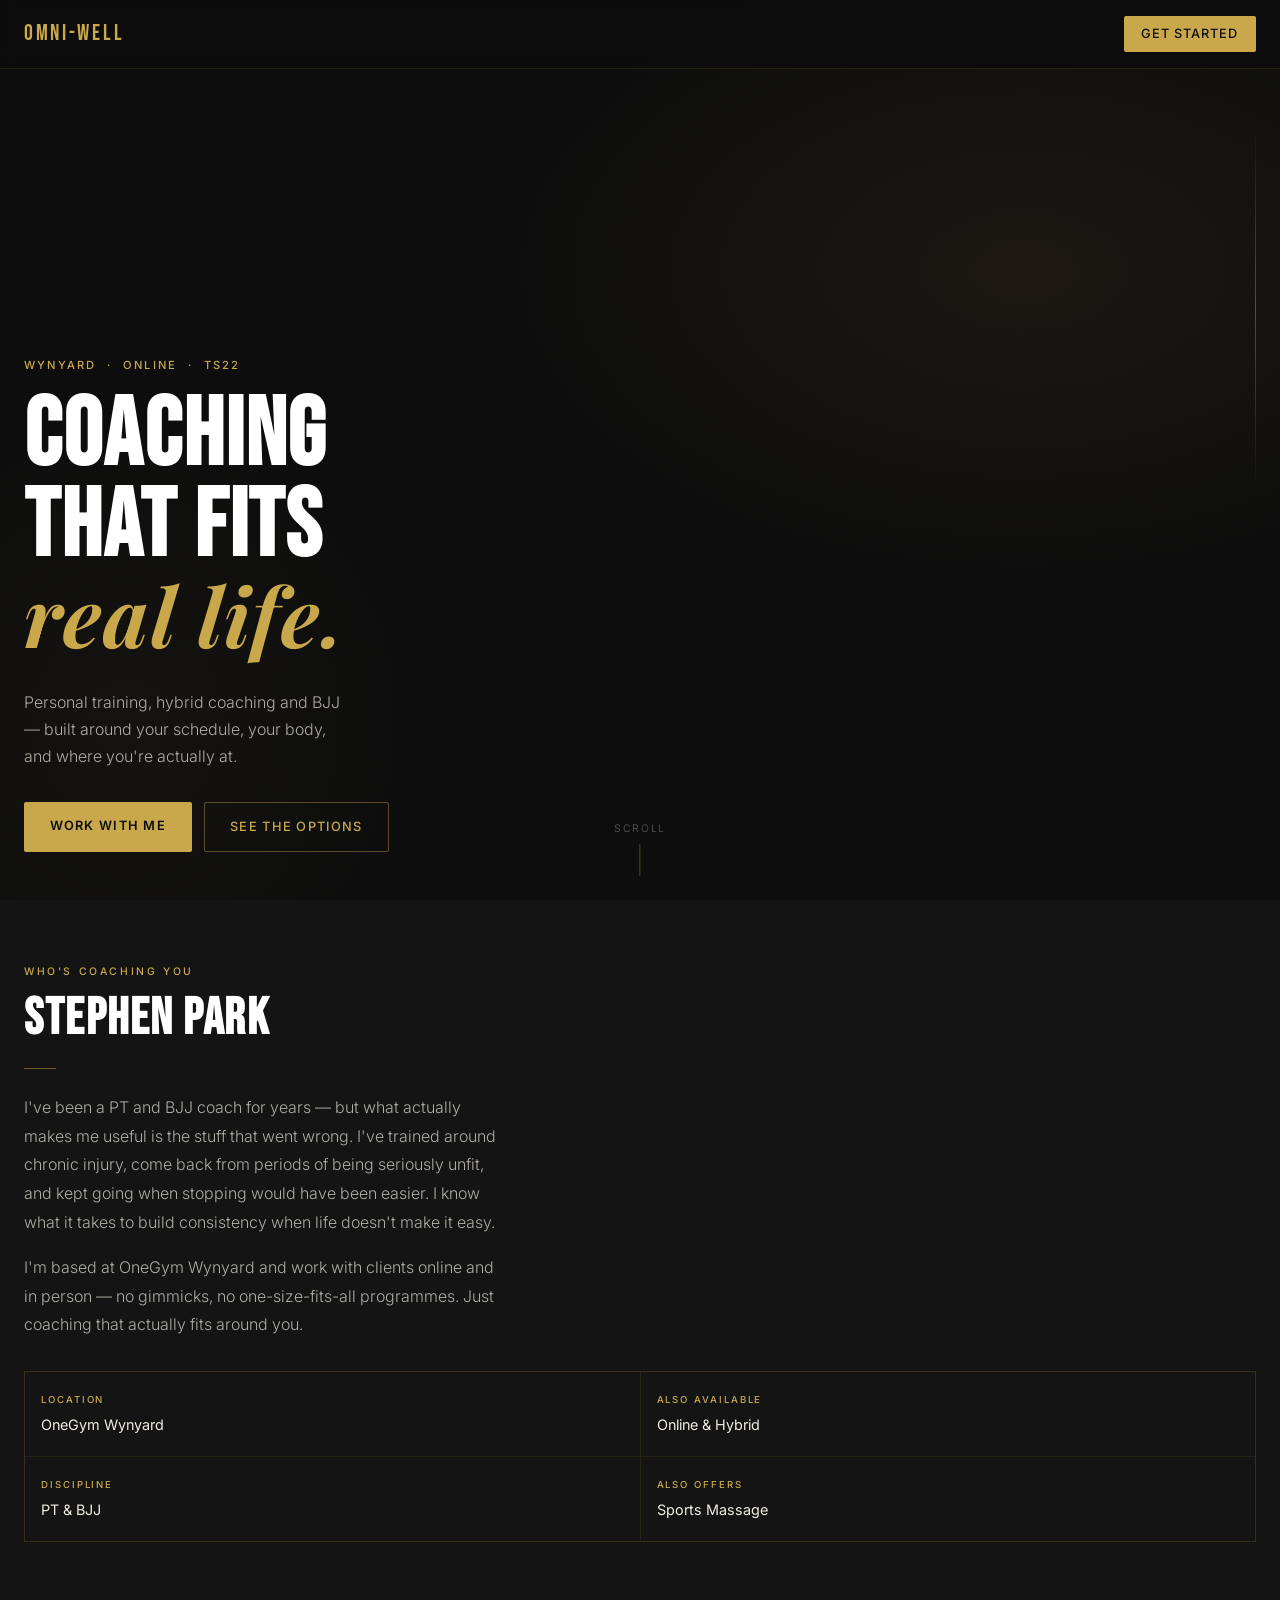
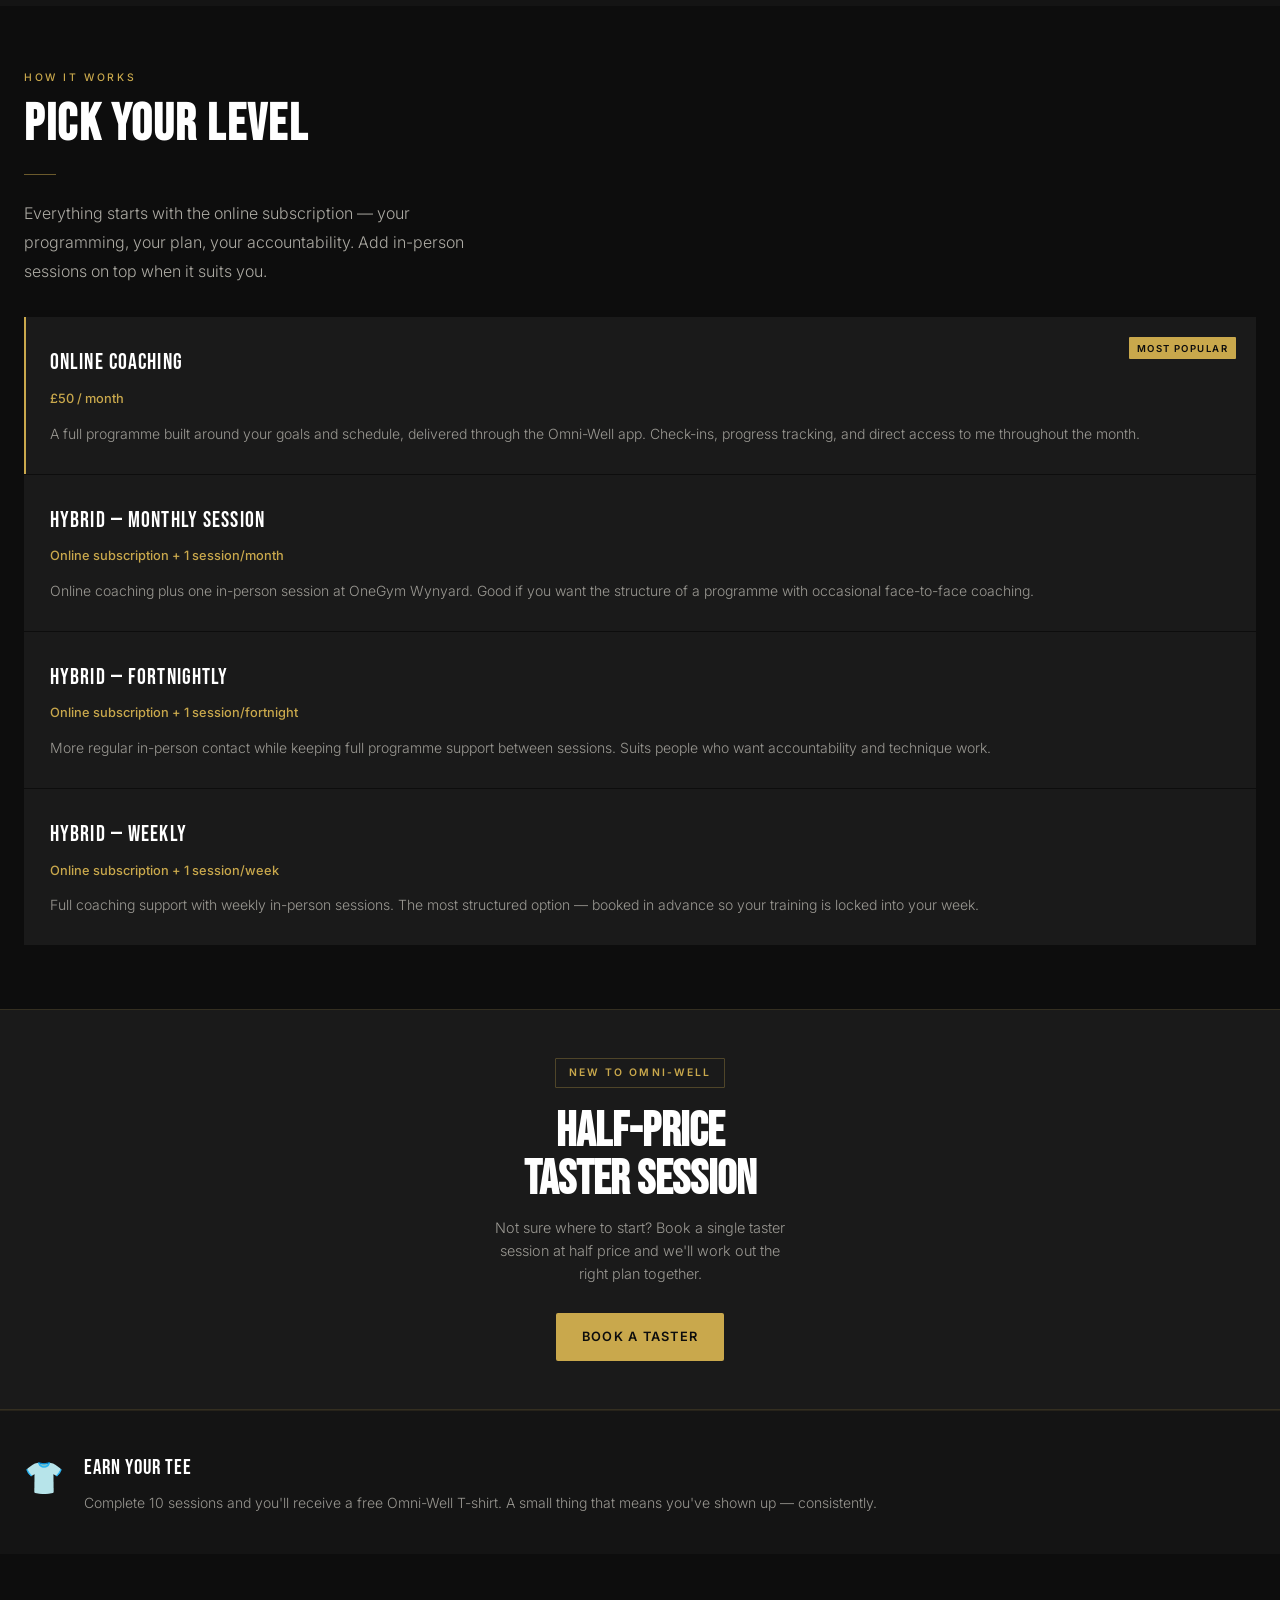
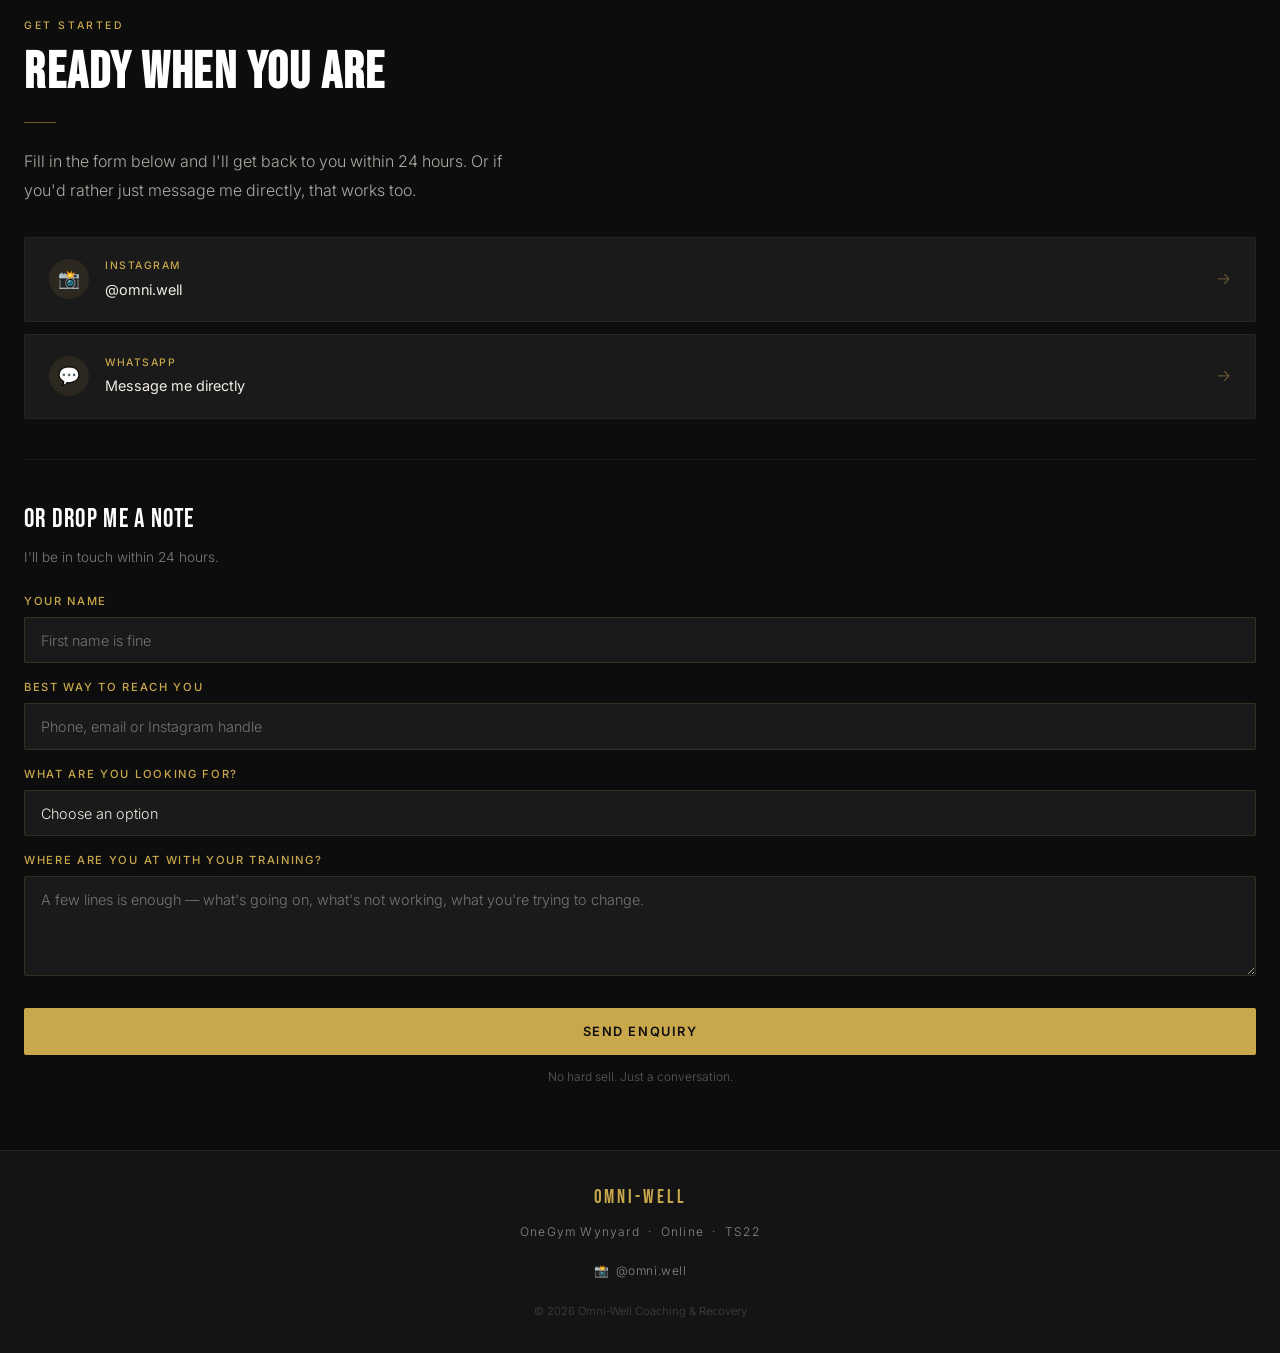
==== index.html @ a253674c "Add files via upload" ====
<!DOCTYPE html>
<html lang="en">
<head>
<meta charset="UTF-8">
<meta name="viewport" content="width=device-width, initial-scale=1.0">
<title>Omni-Well | Coaching & Recovery · Wynyard</title>
<meta name="description" content="Personal training, hybrid coaching and BJJ in Wynyard. Coaching that fits around real life.">
<link rel="preconnect" href="https://fonts.googleapis.com">
<link rel="preconnect" href="https://fonts.gstatic.com" crossorigin>
<link href="https://fonts.googleapis.com/css2?family=Bebas+Neue&family=Inter:wght@300;400;500;600&family=Playfair+Display:ital@1&display=swap" rel="stylesheet">
<style>
  *, *::before, *::after { box-sizing: border-box; margin: 0; padding: 0; }

  :root {
    --black:   #0d0d0d;
    --dark:    #141414;
    --panel:   #1a1a1a;
    --gold:    #c9a84c;
    --gold-lt: #e2c97e;
    --muted:   #888;
    --light:   #f0ece3;
    --white:   #ffffff;
  }

  html { scroll-behavior: smooth; }

  body {
    background: var(--black);
    color: var(--light);
    font-family: 'Inter', sans-serif;
    font-weight: 300;
    font-size: 16px;
    line-height: 1.6;
    -webkit-font-smoothing: antialiased;
  }

  /* ── NAV ── */
  nav {
    position: fixed;
    top: 0; left: 0; right: 0;
    z-index: 100;
    display: flex;
    align-items: center;
    justify-content: space-between;
    padding: 1rem 1.5rem;
    background: rgba(13,13,13,0.92);
    backdrop-filter: blur(8px);
    border-bottom: 1px solid rgba(201,168,76,0.15);
  }

  .nav-logo {
    font-family: 'Bebas Neue', sans-serif;
    font-size: 1.4rem;
    letter-spacing: 0.12em;
    color: var(--gold);
    text-decoration: none;
  }

  .nav-cta {
    font-size: 0.8rem;
    font-weight: 500;
    letter-spacing: 0.08em;
    text-transform: uppercase;
    color: var(--black);
    background: var(--gold);
    padding: 0.5rem 1.1rem;
    border-radius: 2px;
    text-decoration: none;
    transition: background 0.2s;
  }
  .nav-cta:hover { background: var(--gold-lt); }

  /* ── HERO ── */
  .hero {
    min-height: 100svh;
    display: flex;
    flex-direction: column;
    justify-content: flex-end;
    padding: 2rem 1.5rem 3rem;
    position: relative;
    overflow: hidden;
    background: var(--black);
  }

  .hero-bg {
    position: absolute;
    inset: 0;
    background:
      radial-gradient(ellipse 60% 50% at 80% 30%, rgba(201,168,76,0.08) 0%, transparent 70%),
      radial-gradient(ellipse 40% 60% at 10% 80%, rgba(201,168,76,0.04) 0%, transparent 60%);
  }

  /* Vertical rule — the signature element */
  .hero-rule {
    position: absolute;
    top: 8rem;
    right: 1.5rem;
    width: 1px;
    height: 40vh;
    background: linear-gradient(to bottom, transparent, var(--gold), transparent);
    opacity: 0.4;
  }

  .hero-eyebrow {
    font-size: 0.7rem;
    font-weight: 500;
    letter-spacing: 0.2em;
    text-transform: uppercase;
    color: var(--gold);
    margin-bottom: 1rem;
    position: relative;
  }

  .hero h1 {
    font-family: 'Bebas Neue', sans-serif;
    font-size: clamp(3.2rem, 12vw, 6rem);
    line-height: 0.95;
    letter-spacing: 0.02em;
    color: var(--white);
    position: relative;
    margin-bottom: 1.5rem;
  }

  .hero h1 em {
    font-family: 'Playfair Display', serif;
    font-style: italic;
    color: var(--gold);
    font-size: 0.85em;
  }

  .hero-sub {
    font-size: 1rem;
    font-weight: 300;
    color: rgba(240,236,227,0.7);
    max-width: 320px;
    position: relative;
    margin-bottom: 2rem;
    line-height: 1.7;
  }

  .hero-actions {
    display: flex;
    gap: 0.75rem;
    flex-wrap: wrap;
    position: relative;
  }

  .btn-primary {
    display: inline-block;
    background: var(--gold);
    color: var(--black);
    font-size: 0.8rem;
    font-weight: 600;
    letter-spacing: 0.1em;
    text-transform: uppercase;
    padding: 0.85rem 1.6rem;
    border-radius: 2px;
    text-decoration: none;
    transition: background 0.2s;
  }
  .btn-primary:hover { background: var(--gold-lt); }

  .btn-secondary {
    display: inline-block;
    border: 1px solid rgba(201,168,76,0.4);
    color: var(--gold);
    font-size: 0.8rem;
    font-weight: 500;
    letter-spacing: 0.1em;
    text-transform: uppercase;
    padding: 0.85rem 1.6rem;
    border-radius: 2px;
    text-decoration: none;
    transition: border-color 0.2s, color 0.2s;
  }
  .btn-secondary:hover { border-color: var(--gold); color: var(--gold-lt); }

  .scroll-hint {
    position: absolute;
    bottom: 1.5rem;
    left: 50%;
    transform: translateX(-50%);
    display: flex;
    flex-direction: column;
    align-items: center;
    gap: 0.4rem;
    opacity: 0.35;
  }
  .scroll-hint span { font-size: 0.65rem; letter-spacing: 0.15em; text-transform: uppercase; }
  .scroll-hint::after {
    content: '';
    display: block;
    width: 1px;
    height: 2rem;
    background: var(--gold);
    animation: scrollpulse 2s ease-in-out infinite;
  }
  @keyframes scrollpulse {
    0%, 100% { opacity: 0.3; transform: scaleY(1); }
    50% { opacity: 0.8; transform: scaleY(1.2); }
  }

  /* ── SECTIONS ── */
  section { padding: 4rem 1.5rem; }

  .section-eyebrow {
    font-size: 0.65rem;
    font-weight: 500;
    letter-spacing: 0.25em;
    text-transform: uppercase;
    color: var(--gold);
    margin-bottom: 0.75rem;
  }

  .section-title {
    font-family: 'Bebas Neue', sans-serif;
    font-size: clamp(2rem, 8vw, 3.2rem);
    line-height: 1;
    letter-spacing: 0.03em;
    color: var(--white);
    margin-bottom: 1.25rem;
  }

  .section-body {
    color: rgba(240,236,227,0.7);
    font-weight: 300;
    line-height: 1.8;
    max-width: 480px;
  }

  .divider {
    width: 2rem;
    height: 1px;
    background: var(--gold);
    margin: 1.5rem 0;
    opacity: 0.5;
  }

  /* ── ABOUT ── */
  .about { background: var(--dark); }

  .credentials {
    margin-top: 2rem;
    display: grid;
    grid-template-columns: 1fr 1fr;
    gap: 1px;
    background: rgba(201,168,76,0.1);
    border: 1px solid rgba(201,168,76,0.1);
  }

  .credential {
    background: var(--dark);
    padding: 1.25rem 1rem;
  }

  .credential-label {
    font-size: 0.6rem;
    font-weight: 500;
    letter-spacing: 0.2em;
    text-transform: uppercase;
    color: var(--gold);
    margin-bottom: 0.35rem;
  }

  .credential-value {
    font-size: 0.9rem;
    color: var(--light);
    font-weight: 400;
  }

  /* ── OFFER ── */
  .offer { background: var(--black); }

  .offer-cards {
    margin-top: 2rem;
    display: flex;
    flex-direction: column;
    gap: 1px;
  }

  .offer-card {
    background: var(--panel);
    padding: 1.75rem 1.5rem;
    border-left: 2px solid transparent;
    transition: border-color 0.2s;
    position: relative;
  }
  .offer-card:hover { border-left-color: var(--gold); }
  .offer-card.featured { border-left-color: var(--gold); }

  .offer-card-tag {
    position: absolute;
    top: 1.25rem;
    right: 1.25rem;
    font-size: 0.6rem;
    font-weight: 600;
    letter-spacing: 0.15em;
    text-transform: uppercase;
    color: var(--black);
    background: var(--gold);
    padding: 0.2rem 0.5rem;
    border-radius: 1px;
  }

  .offer-card-title {
    font-family: 'Bebas Neue', sans-serif;
    font-size: 1.4rem;
    letter-spacing: 0.05em;
    color: var(--white);
    margin-bottom: 0.5rem;
  }

  .offer-card-price {
    font-size: 0.8rem;
    color: var(--gold);
    font-weight: 500;
    margin-bottom: 0.75rem;
  }

  .offer-card-desc {
    font-size: 0.875rem;
    color: rgba(240,236,227,0.6);
    line-height: 1.7;
  }

  /* ── TASTER ── */
  .taster {
    background: var(--panel);
    border-top: 1px solid rgba(201,168,76,0.15);
    border-bottom: 1px solid rgba(201,168,76,0.15);
    text-align: center;
    padding: 3rem 1.5rem;
  }

  .taster-badge {
    display: inline-block;
    font-size: 0.65rem;
    font-weight: 600;
    letter-spacing: 0.2em;
    text-transform: uppercase;
    color: var(--gold);
    border: 1px solid rgba(201,168,76,0.3);
    padding: 0.35rem 0.8rem;
    margin-bottom: 1.25rem;
    border-radius: 1px;
  }

  .taster h2 {
    font-family: 'Bebas Neue', sans-serif;
    font-size: clamp(2rem, 8vw, 3rem);
    color: var(--white);
    line-height: 1;
    margin-bottom: 0.75rem;
  }

  .taster p {
    color: rgba(240,236,227,0.6);
    font-size: 0.9rem;
    margin-bottom: 1.75rem;
    max-width: 300px;
    margin-left: auto;
    margin-right: auto;
  }

  /* ── LOYALTY ── */
  .loyalty {
    background: var(--dark);
    display: flex;
    align-items: flex-start;
    gap: 1.25rem;
    padding: 2.5rem 1.5rem;
    border-top: 1px solid rgba(201,168,76,0.1);
  }

  .loyalty-icon {
    font-size: 2rem;
    flex-shrink: 0;
    margin-top: 0.1rem;
  }

  .loyalty-title {
    font-family: 'Bebas Neue', sans-serif;
    font-size: 1.3rem;
    letter-spacing: 0.05em;
    color: var(--white);
    margin-bottom: 0.4rem;
  }

  .loyalty-desc {
    font-size: 0.875rem;
    color: rgba(240,236,227,0.6);
    line-height: 1.7;
  }

  /* ── CONTACT ── */
  .contact { background: var(--black); }

  .contact-options {
    margin-top: 2rem;
    display: flex;
    flex-direction: column;
    gap: 0.75rem;
  }

  .contact-option {
    display: flex;
    align-items: center;
    gap: 1rem;
    background: var(--panel);
    padding: 1.25rem 1.5rem;
    text-decoration: none;
    border: 1px solid rgba(201,168,76,0.08);
    border-radius: 2px;
    transition: border-color 0.2s;
  }
  .contact-option:hover { border-color: rgba(201,168,76,0.35); }

  .contact-option-icon {
    width: 2.5rem;
    height: 2.5rem;
    border-radius: 50%;
    background: rgba(201,168,76,0.1);
    display: flex;
    align-items: center;
    justify-content: center;
    font-size: 1.1rem;
    flex-shrink: 0;
  }

  .contact-option-label {
    font-size: 0.65rem;
    font-weight: 500;
    letter-spacing: 0.15em;
    text-transform: uppercase;
    color: var(--gold);
    margin-bottom: 0.2rem;
  }

  .contact-option-value {
    font-size: 0.9rem;
    color: var(--light);
    font-weight: 400;
  }

  .contact-arrow {
    margin-left: auto;
    color: var(--gold);
    opacity: 0.5;
    font-size: 1rem;
  }

  /* ── FORM ── */
  .form-wrap {
    margin-top: 2.5rem;
    padding-top: 2.5rem;
    border-top: 1px solid rgba(201,168,76,0.1);
  }

  .form-title {
    font-family: 'Bebas Neue', sans-serif;
    font-size: 1.6rem;
    letter-spacing: 0.05em;
    color: var(--white);
    margin-bottom: 0.4rem;
  }

  .form-sub {
    font-size: 0.85rem;
    color: rgba(240,236,227,0.5);
    margin-bottom: 1.5rem;
  }

  .form-group {
    margin-bottom: 1rem;
  }

  .form-group label {
    display: block;
    font-size: 0.7rem;
    font-weight: 500;
    letter-spacing: 0.15em;
    text-transform: uppercase;
    color: var(--gold);
    margin-bottom: 0.4rem;
  }

  .form-group input,
  .form-group select,
  .form-group textarea {
    width: 100%;
    background: var(--panel);
    border: 1px solid rgba(201,168,76,0.15);
    color: var(--light);
    font-family: 'Inter', sans-serif;
    font-size: 0.9rem;
    font-weight: 300;
    padding: 0.85rem 1rem;
    border-radius: 2px;
    outline: none;
    transition: border-color 0.2s;
    -webkit-appearance: none;
  }

  .form-group input:focus,
  .form-group select:focus,
  .form-group textarea:focus {
    border-color: rgba(201,168,76,0.5);
  }

  .form-group select option { background: var(--panel); }
  .form-group textarea { resize: vertical; min-height: 100px; }

  .form-submit {
    width: 100%;
    background: var(--gold);
    color: var(--black);
    font-family: 'Inter', sans-serif;
    font-size: 0.8rem;
    font-weight: 600;
    letter-spacing: 0.12em;
    text-transform: uppercase;
    padding: 1rem;
    border: none;
    border-radius: 2px;
    cursor: pointer;
    margin-top: 0.5rem;
    transition: background 0.2s;
  }
  .form-submit:hover { background: var(--gold-lt); }

  .form-note {
    font-size: 0.75rem;
    color: rgba(240,236,227,0.35);
    margin-top: 0.75rem;
    text-align: center;
  }

  /* ── FOOTER ── */
  footer {
    background: var(--dark);
    border-top: 1px solid rgba(201,168,76,0.1);
    padding: 2rem 1.5rem;
    text-align: center;
  }

  .footer-logo {
    font-family: 'Bebas Neue', sans-serif;
    font-size: 1.2rem;
    letter-spacing: 0.15em;
    color: var(--gold);
    margin-bottom: 0.5rem;
  }

  .footer-location {
    font-size: 0.75rem;
    color: var(--muted);
    letter-spacing: 0.1em;
    margin-bottom: 1rem;
  }

  .footer-ig {
    display: inline-flex;
    align-items: center;
    gap: 0.4rem;
    font-size: 0.75rem;
    color: var(--muted);
    text-decoration: none;
    letter-spacing: 0.05em;
    transition: color 0.2s;
  }
  .footer-ig:hover { color: var(--gold); }

  .footer-copy {
    font-size: 0.7rem;
    color: rgba(136,136,136,0.4);
    margin-top: 1.25rem;
  }

  /* ── FORM SUCCESS ── */
  .form-success {
    display: none;
    text-align: center;
    padding: 2rem 1rem;
  }
  .form-success-icon { font-size: 2.5rem; margin-bottom: 0.75rem; }
  .form-success h3 {
    font-family: 'Bebas Neue', sans-serif;
    font-size: 1.8rem;
    color: var(--white);
    margin-bottom: 0.5rem;
  }
  .form-success p { font-size: 0.875rem; color: rgba(240,236,227,0.6); }

  @media (prefers-reduced-motion: reduce) {
    *, *::before, *::after { animation: none !important; transition: none !important; }
  }
</style>
</head>
<body>

<!-- NAV -->
<nav>
  <a href="#" class="nav-logo">Omni-Well</a>
  <a href="#contact" class="nav-cta">Get started</a>
</nav>

<!-- HERO -->
<section class="hero">
  <div class="hero-bg"></div>
  <div class="hero-rule"></div>

  <p class="hero-eyebrow">Wynyard &nbsp;·&nbsp; Online &nbsp;·&nbsp; TS22</p>

  <h1>
    Coaching<br>
    that fits<br>
    <em>real life.</em>
  </h1>

  <p class="hero-sub">
    Personal training, hybrid coaching and BJJ — built around your schedule, your body, and where you're actually at.
  </p>

  <div class="hero-actions">
    <a href="#contact" class="btn-primary">Work with me</a>
    <a href="#offer" class="btn-secondary">See the options</a>
  </div>

  <div class="scroll-hint"><span>Scroll</span></div>
</section>

<!-- ABOUT -->
<section class="about" id="about">
  <p class="section-eyebrow">Who's coaching you</p>
  <h2 class="section-title">Stephen Park</h2>
  <div class="divider"></div>
  <p class="section-body">
    I've been a PT and BJJ coach for years — but what actually makes me useful is the stuff that went wrong. I've trained around chronic injury, come back from periods of being seriously unfit, and kept going when stopping would have been easier. I know what it takes to build consistency when life doesn't make it easy.
  </p>
  <p class="section-body" style="margin-top: 1rem;">
    I'm based at OneGym Wynyard and work with clients online and in person — no gimmicks, no one-size-fits-all programmes. Just coaching that actually fits around you.
  </p>

  <div class="credentials">
    <div class="credential">
      <div class="credential-label">Location</div>
      <div class="credential-value">OneGym Wynyard</div>
    </div>
    <div class="credential">
      <div class="credential-label">Also available</div>
      <div class="credential-value">Online & Hybrid</div>
    </div>
    <div class="credential">
      <div class="credential-label">Discipline</div>
      <div class="credential-value">PT & BJJ</div>
    </div>
    <div class="credential">
      <div class="credential-label">Also offers</div>
      <div class="credential-value">Sports Massage</div>
    </div>
  </div>
</section>

<!-- OFFER -->
<section class="offer" id="offer">
  <p class="section-eyebrow">How it works</p>
  <h2 class="section-title">Pick your level</h2>
  <div class="divider"></div>
  <p class="section-body">
    Everything starts with the online subscription — your programming, your plan, your accountability. Add in-person sessions on top when it suits you.
  </p>

  <div class="offer-cards">

    <div class="offer-card featured">
      <div class="offer-card-tag">Most popular</div>
      <div class="offer-card-title">Online Coaching</div>
      <div class="offer-card-price">£50 / month</div>
      <div class="offer-card-desc">
        A full programme built around your goals and schedule, delivered through the Omni-Well app. Check-ins, progress tracking, and direct access to me throughout the month.
      </div>
    </div>

    <div class="offer-card">
      <div class="offer-card-title">Hybrid — Monthly Session</div>
      <div class="offer-card-price">Online subscription + 1 session/month</div>
      <div class="offer-card-desc">
        Online coaching plus one in-person session at OneGym Wynyard. Good if you want the structure of a programme with occasional face-to-face coaching.
      </div>
    </div>

    <div class="offer-card">
      <div class="offer-card-title">Hybrid — Fortnightly</div>
      <div class="offer-card-price">Online subscription + 1 session/fortnight</div>
      <div class="offer-card-desc">
        More regular in-person contact while keeping full programme support between sessions. Suits people who want accountability and technique work.
      </div>
    </div>

    <div class="offer-card">
      <div class="offer-card-title">Hybrid — Weekly</div>
      <div class="offer-card-price">Online subscription + 1 session/week</div>
      <div class="offer-card-desc">
        Full coaching support with weekly in-person sessions. The most structured option — booked in advance so your training is locked into your week.
      </div>
    </div>

  </div>
</section>

<!-- TASTER -->
<div class="taster" id="taster">
  <div class="taster-badge">New to Omni-Well</div>
  <h2>Half-Price<br>Taster Session</h2>
  <p>Not sure where to start? Book a single taster session at half price and we'll work out the right plan together.</p>
  <a href="#contact" class="btn-primary">Book a taster</a>
</div>

<!-- LOYALTY -->
<div class="loyalty">
  <div class="loyalty-icon">👕</div>
  <div>
    <div class="loyalty-title">Earn your tee</div>
    <div class="loyalty-desc">Complete 10 sessions and you'll receive a free Omni-Well T-shirt. A small thing that means you've shown up — consistently.</div>
  </div>
</div>

<!-- CONTACT -->
<section class="contact" id="contact">
  <p class="section-eyebrow">Get started</p>
  <h2 class="section-title">Ready when you are</h2>
  <div class="divider"></div>
  <p class="section-body">
    Fill in the form below and I'll get back to you within 24 hours. Or if you'd rather just message me directly, that works too.
  </p>

  <div class="contact-options">
    <a href="https://www.instagram.com/omni.well" target="_blank" class="contact-option">
      <div class="contact-option-icon">📸</div>
      <div>
        <div class="contact-option-label">Instagram</div>
        <div class="contact-option-value">@omni.well</div>
      </div>
      <div class="contact-arrow">→</div>
    </a>
    <a href="https://wa.me/447700000000" target="_blank" class="contact-option">
      <div class="contact-option-icon">💬</div>
      <div>
        <div class="contact-option-label">WhatsApp</div>
        <div class="contact-option-value">Message me directly</div>
      </div>
      <div class="contact-arrow">→</div>
    </a>
  </div>

  <div class="form-wrap">
    <div class="form-title">Or drop me a note</div>
    <div class="form-sub">I'll be in touch within 24 hours.</div>

    <div id="enquiry-form">
      <div class="form-group">
        <label for="name">Your name</label>
        <input type="text" id="name" placeholder="First name is fine">
      </div>
      <div class="form-group">
        <label for="contact-detail">Best way to reach you</label>
        <input type="text" id="contact-detail" placeholder="Phone, email or Instagram handle">
      </div>
      <div class="form-group">
        <label for="interest">What are you looking for?</label>
        <select id="interest">
          <option value="" disabled selected>Choose an option</option>
          <option>Online coaching</option>
          <option>Hybrid coaching (online + in-person)</option>
          <option>Half-price taster session</option>
          <option>BJJ privates</option>
          <option>Sports massage</option>
          <option>Not sure yet — just exploring</option>
        </select>
      </div>
      <div class="form-group">
        <label for="situation">Where are you at with your training?</label>
        <textarea id="situation" placeholder="A few lines is enough — what's going on, what's not working, what you're trying to change."></textarea>
      </div>
      <button class="form-submit" onclick="submitForm()">Send enquiry</button>
      <p class="form-note">No hard sell. Just a conversation.</p>
    </div>

    <div class="form-success" id="form-success">
      <div class="form-success-icon">✓</div>
      <h3>Got it.</h3>
      <p>I'll be in touch within 24 hours. Check your DMs if you left an Instagram handle.</p>
    </div>
  </div>
</section>

<!-- FOOTER -->
<footer>
  <div class="footer-logo">Omni-Well</div>
  <div class="footer-location">OneGym Wynyard &nbsp;·&nbsp; Online &nbsp;·&nbsp; TS22</div>
  <a href="https://www.instagram.com/omni.well" target="_blank" class="footer-ig">
    <span>📸</span> @omni.well
  </a>
  <div class="footer-copy">© 2026 Omni-Well Coaching & Recovery</div>
</footer>

<script>
  function submitForm() {
    const name = document.getElementById('name').value.trim();
    const contact = document.getElementById('contact-detail').value.trim();
    const interest = document.getElementById('interest').value;

    if (!name || !contact || !interest) {
      alert('Just need your name, how to reach you, and what you\'re interested in.');
      return;
    }

    document.getElementById('enquiry-form').style.display = 'none';
    document.getElementById('form-success').style.display = 'block';
  }

  // Smooth active state for nav
  const sections = document.querySelectorAll('section[id], div[id]');
  window.addEventListener('scroll', () => {
    // could add active nav states here if needed
  }, { passive: true });
</script>
</body>
</html>
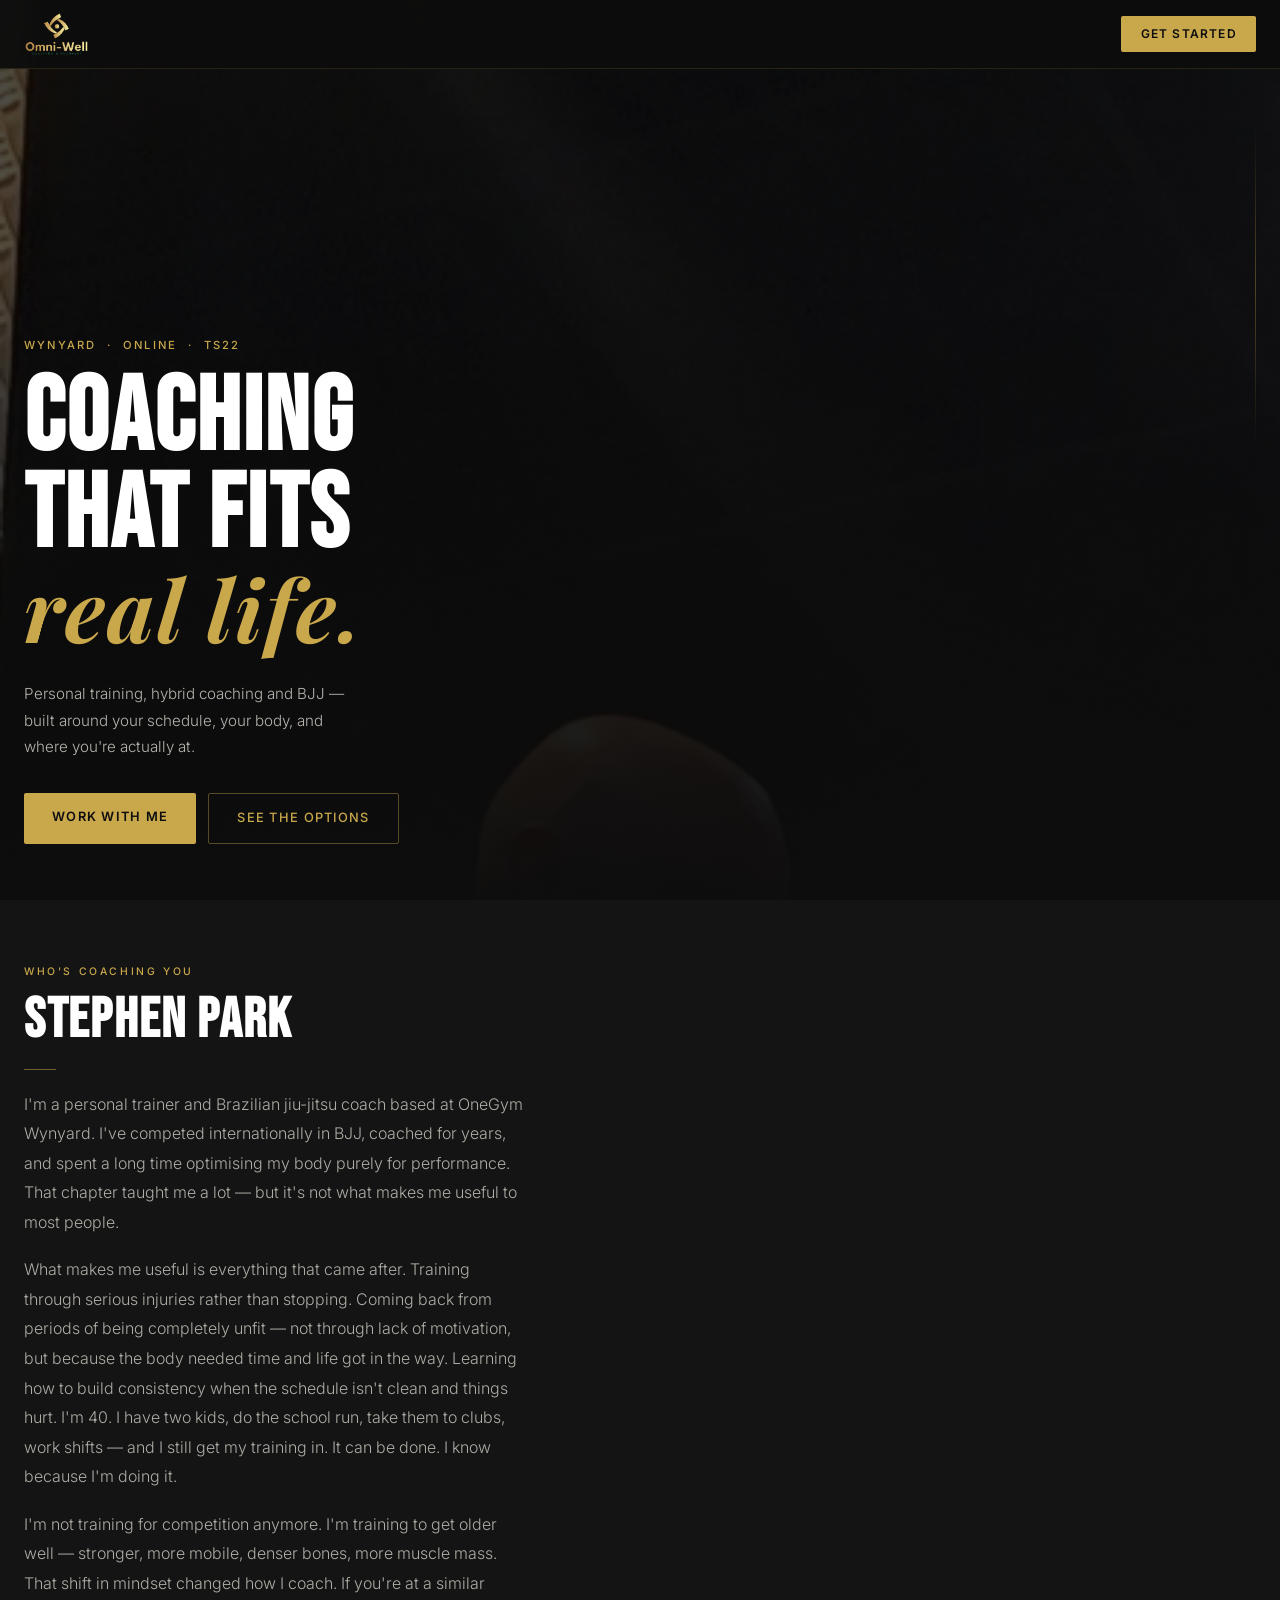
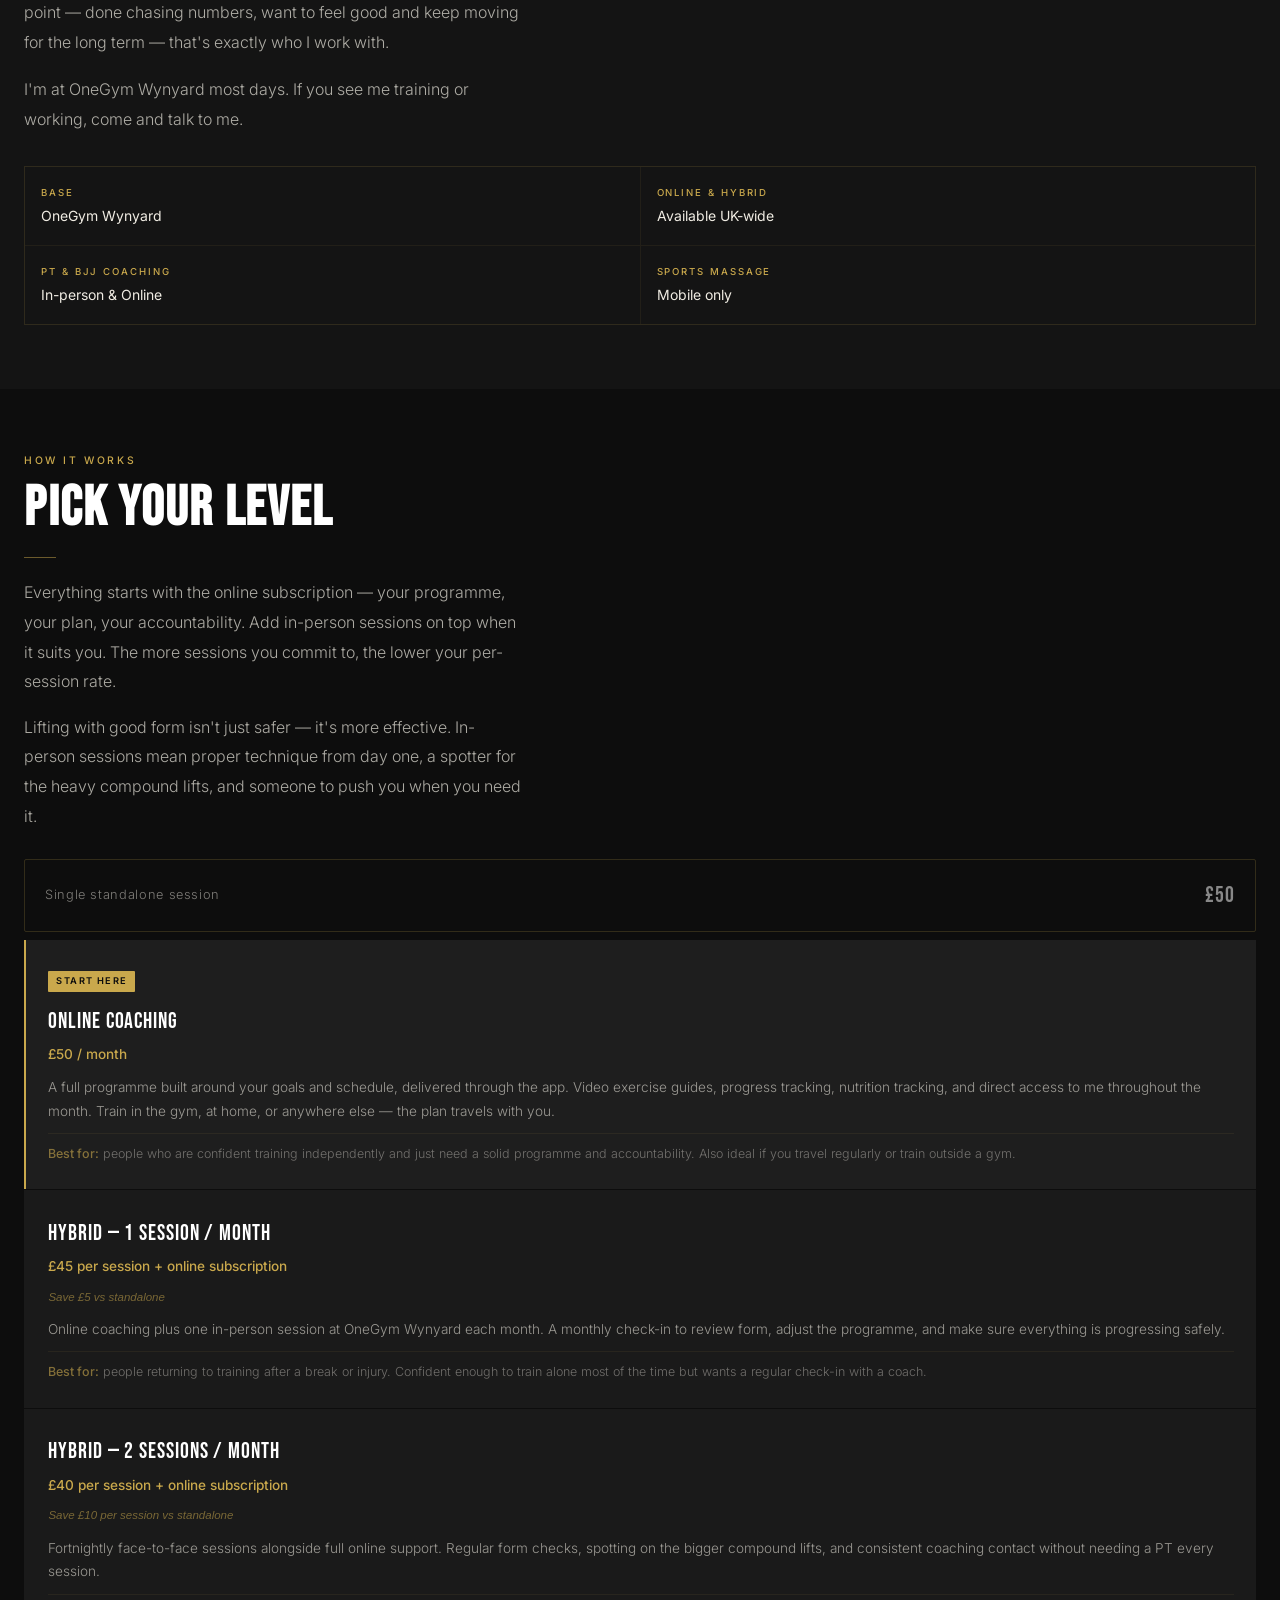
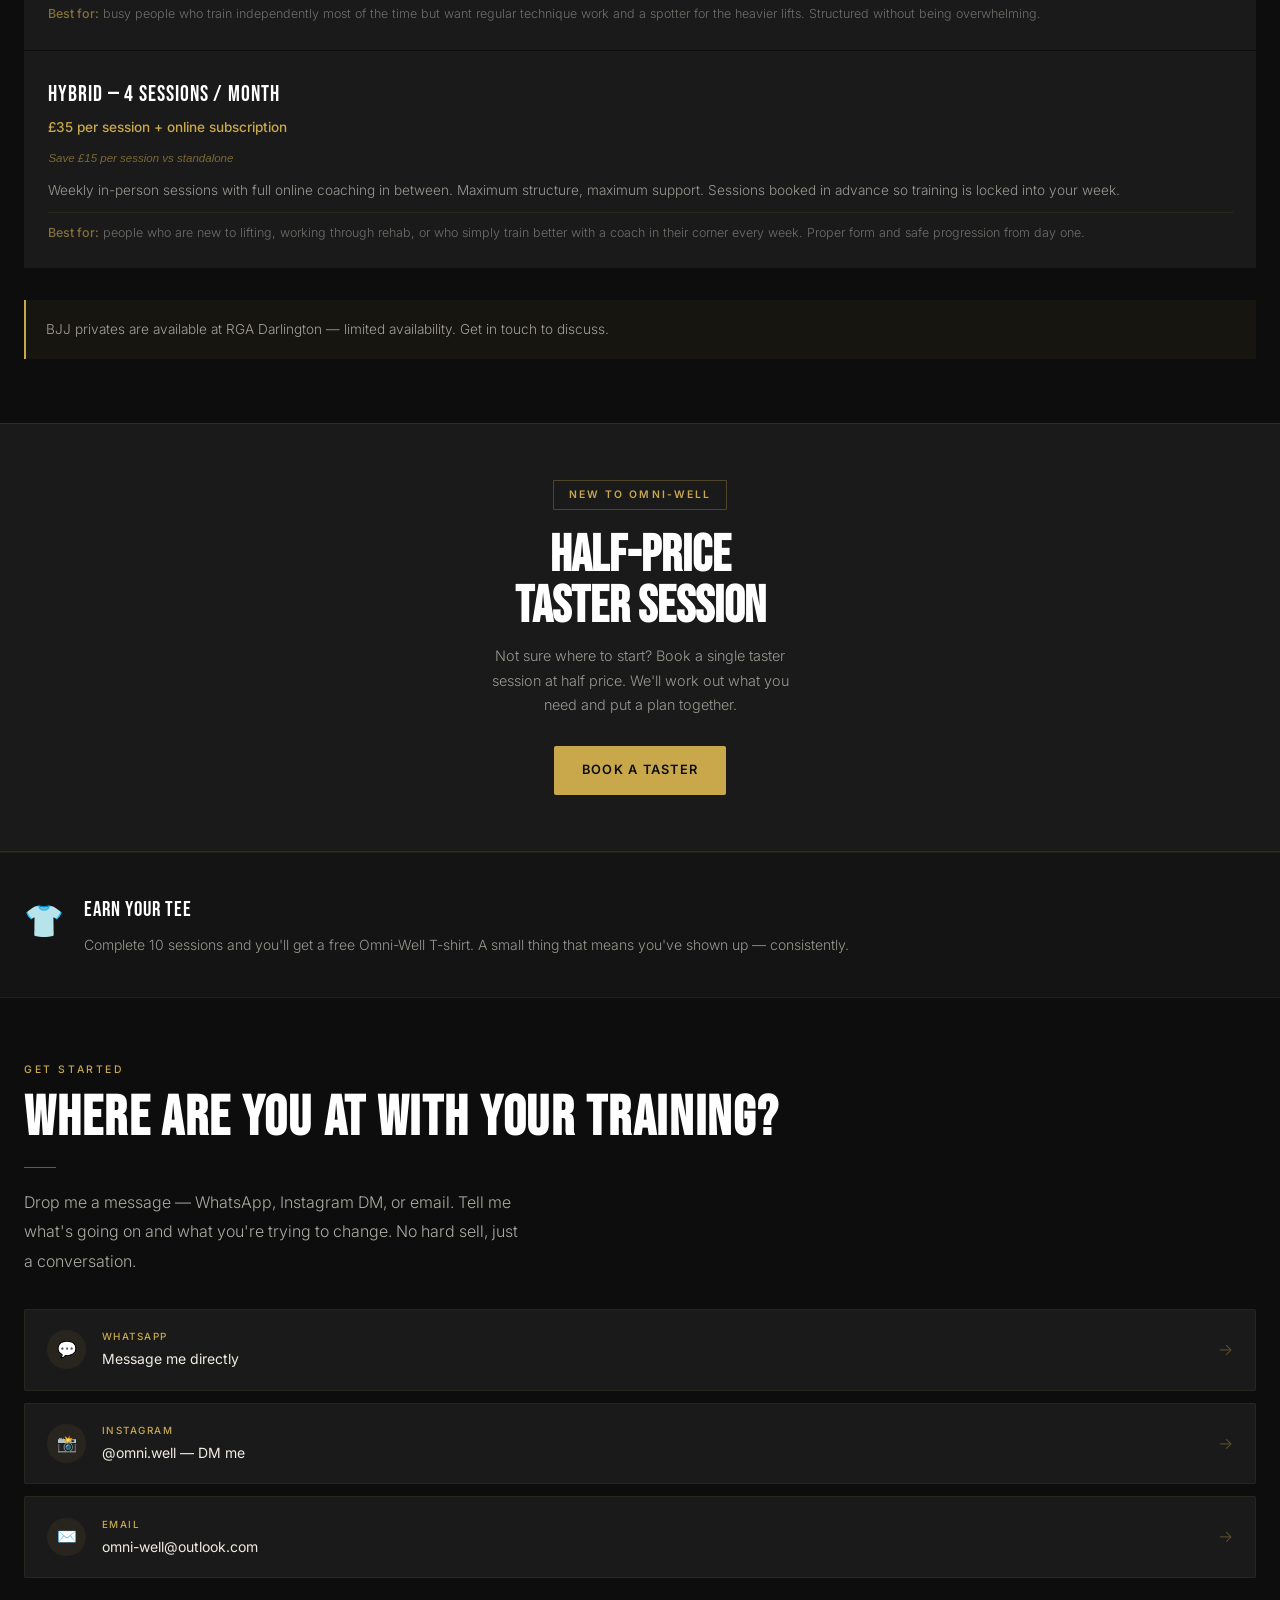
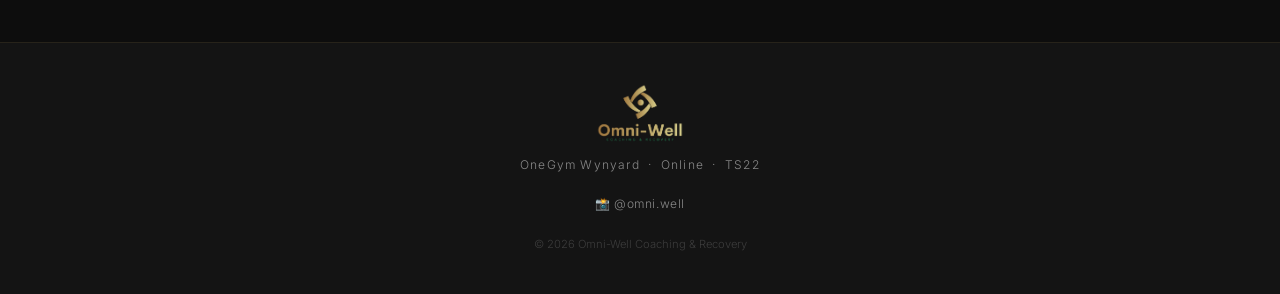
==== commit 553b9a70: "Update index.html" ====
--- a/index.html
+++ b/index.html
@@ -34,7 +34,7 @@
     -webkit-font-smoothing: antialiased;
   }
 
-  /* ── NAV ── */
+  /* NAV */
   nav {
     position: fixed;
     top: 0; left: 0; right: 0;
@@ -42,63 +42,72 @@
     display: flex;
     align-items: center;
     justify-content: space-between;
-    padding: 1rem 1.5rem;
-    background: rgba(13,13,13,0.92);
+    padding: 0.75rem 1.5rem;
+    background: rgba(13,13,13,0.95);
     backdrop-filter: blur(8px);
     border-bottom: 1px solid rgba(201,168,76,0.15);
   }
 
-  .nav-logo {
-    font-family: 'Bebas Neue', sans-serif;
-    font-size: 1.4rem;
-    letter-spacing: 0.12em;
-    color: var(--gold);
-    text-decoration: none;
+  .nav-logo img {
+    height: 44px;
+    width: auto;
+    display: block;
   }
 
   .nav-cta {
-    font-size: 0.8rem;
-    font-weight: 500;
-    letter-spacing: 0.08em;
+    font-size: 0.75rem;
+    font-weight: 600;
+    letter-spacing: 0.1em;
     text-transform: uppercase;
     color: var(--black);
     background: var(--gold);
-    padding: 0.5rem 1.1rem;
+    padding: 0.55rem 1.2rem;
     border-radius: 2px;
     text-decoration: none;
     transition: background 0.2s;
   }
   .nav-cta:hover { background: var(--gold-lt); }
 
-  /* ── HERO ── */
+  /* HERO */
   .hero {
     min-height: 100svh;
     display: flex;
     flex-direction: column;
     justify-content: flex-end;
-    padding: 2rem 1.5rem 3rem;
+    padding: 2rem 1.5rem 3.5rem;
     position: relative;
     overflow: hidden;
-    background: var(--black);
-  }
-
-  .hero-bg {
+  }
+
+  .hero-photo {
     position: absolute;
     inset: 0;
-    background:
-      radial-gradient(ellipse 60% 50% at 80% 30%, rgba(201,168,76,0.08) 0%, transparent 70%),
-      radial-gradient(ellipse 40% 60% at 10% 80%, rgba(201,168,76,0.04) 0%, transparent 60%);
-  }
-
-  /* Vertical rule — the signature element */
+    background-image: url('[data-uri]');
+    background-size: cover;
+    background-position: center 20%;
+    filter: brightness(0.35);
+  }
+
+  .hero-overlay {
+    position: absolute;
+    inset: 0;
+    background: linear-gradient(
+      to bottom,
+      rgba(13,13,13,0.2) 0%,
+      rgba(13,13,13,0.1) 30%,
+      rgba(13,13,13,0.7) 70%,
+      rgba(13,13,13,0.97) 100%
+    );
+  }
+
   .hero-rule {
     position: absolute;
     top: 8rem;
     right: 1.5rem;
     width: 1px;
-    height: 40vh;
+    height: 35vh;
     background: linear-gradient(to bottom, transparent, var(--gold), transparent);
-    opacity: 0.4;
+    opacity: 0.35;
   }
 
   .hero-eyebrow {
@@ -113,29 +122,29 @@
 
   .hero h1 {
     font-family: 'Bebas Neue', sans-serif;
-    font-size: clamp(3.2rem, 12vw, 6rem);
-    line-height: 0.95;
+    font-size: clamp(3.4rem, 13vw, 6.5rem);
+    line-height: 0.93;
     letter-spacing: 0.02em;
     color: var(--white);
     position: relative;
-    margin-bottom: 1.5rem;
+    margin-bottom: 1.25rem;
   }
 
   .hero h1 em {
     font-family: 'Playfair Display', serif;
     font-style: italic;
     color: var(--gold);
-    font-size: 0.85em;
+    font-size: 0.82em;
   }
 
   .hero-sub {
-    font-size: 1rem;
+    font-size: 0.95rem;
     font-weight: 300;
-    color: rgba(240,236,227,0.7);
-    max-width: 320px;
+    color: rgba(240,236,227,0.75);
+    max-width: 340px;
     position: relative;
     margin-bottom: 2rem;
-    line-height: 1.7;
+    line-height: 1.75;
   }
 
   .hero-actions {
@@ -153,7 +162,7 @@
     font-weight: 600;
     letter-spacing: 0.1em;
     text-transform: uppercase;
-    padding: 0.85rem 1.6rem;
+    padding: 0.9rem 1.75rem;
     border-radius: 2px;
     text-decoration: none;
     transition: background 0.2s;
@@ -168,39 +177,14 @@
     font-weight: 500;
     letter-spacing: 0.1em;
     text-transform: uppercase;
-    padding: 0.85rem 1.6rem;
+    padding: 0.9rem 1.75rem;
     border-radius: 2px;
     text-decoration: none;
     transition: border-color 0.2s, color 0.2s;
   }
   .btn-secondary:hover { border-color: var(--gold); color: var(--gold-lt); }
 
-  .scroll-hint {
-    position: absolute;
-    bottom: 1.5rem;
-    left: 50%;
-    transform: translateX(-50%);
-    display: flex;
-    flex-direction: column;
-    align-items: center;
-    gap: 0.4rem;
-    opacity: 0.35;
-  }
-  .scroll-hint span { font-size: 0.65rem; letter-spacing: 0.15em; text-transform: uppercase; }
-  .scroll-hint::after {
-    content: '';
-    display: block;
-    width: 1px;
-    height: 2rem;
-    background: var(--gold);
-    animation: scrollpulse 2s ease-in-out infinite;
-  }
-  @keyframes scrollpulse {
-    0%, 100% { opacity: 0.3; transform: scaleY(1); }
-    50% { opacity: 0.8; transform: scaleY(1.2); }
-  }
-
-  /* ── SECTIONS ── */
+  /* SECTIONS */
   section { padding: 4rem 1.5rem; }
 
   .section-eyebrow {
@@ -214,7 +198,7 @@
 
   .section-title {
     font-family: 'Bebas Neue', sans-serif;
-    font-size: clamp(2rem, 8vw, 3.2rem);
+    font-size: clamp(2.2rem, 9vw, 3.5rem);
     line-height: 1;
     letter-spacing: 0.03em;
     color: var(--white);
@@ -224,19 +208,19 @@
   .section-body {
     color: rgba(240,236,227,0.7);
     font-weight: 300;
-    line-height: 1.8;
-    max-width: 480px;
+    line-height: 1.85;
+    max-width: 500px;
   }
 
   .divider {
     width: 2rem;
     height: 1px;
     background: var(--gold);
-    margin: 1.5rem 0;
+    margin: 1.25rem 0;
     opacity: 0.5;
   }
 
-  /* ── ABOUT ── */
+  /* ABOUT */
   .about { background: var(--dark); }
 
   .credentials {
@@ -244,13 +228,13 @@
     display: grid;
     grid-template-columns: 1fr 1fr;
     gap: 1px;
-    background: rgba(201,168,76,0.1);
-    border: 1px solid rgba(201,168,76,0.1);
+    background: rgba(201,168,76,0.08);
+    border: 1px solid rgba(201,168,76,0.08);
   }
 
   .credential {
     background: var(--dark);
-    padding: 1.25rem 1rem;
+    padding: 1.1rem 1rem;
   }
 
   .credential-label {
@@ -259,40 +243,62 @@
     letter-spacing: 0.2em;
     text-transform: uppercase;
     color: var(--gold);
-    margin-bottom: 0.35rem;
+    margin-bottom: 0.3rem;
   }
 
   .credential-value {
-    font-size: 0.9rem;
+    font-size: 0.875rem;
     color: var(--light);
     font-weight: 400;
   }
 
-  /* ── OFFER ── */
+  /* OFFER */
   .offer { background: var(--black); }
 
+  .standalone-callout {
+    margin-top: 1.75rem;
+    margin-bottom: 0.5rem;
+    padding: 1.1rem 1.25rem;
+    border: 1px solid rgba(201,168,76,0.2);
+    border-radius: 2px;
+    display: flex;
+    justify-content: space-between;
+    align-items: center;
+  }
+
+  .standalone-label {
+    font-size: 0.8rem;
+    color: rgba(240,236,227,0.5);
+    letter-spacing: 0.05em;
+  }
+
+  .standalone-price {
+    font-family: 'Bebas Neue', sans-serif;
+    font-size: 1.4rem;
+    color: var(--muted);
+    letter-spacing: 0.05em;
+  }
+
   .offer-cards {
-    margin-top: 2rem;
     display: flex;
     flex-direction: column;
     gap: 1px;
+    margin-top: 1px;
   }
 
   .offer-card {
     background: var(--panel);
-    padding: 1.75rem 1.5rem;
+    padding: 1.6rem 1.4rem;
     border-left: 2px solid transparent;
     transition: border-color 0.2s;
     position: relative;
   }
   .offer-card:hover { border-left-color: var(--gold); }
-  .offer-card.featured { border-left-color: var(--gold); }
+  .offer-card.featured { border-left-color: var(--gold); background: #1e1e1e; }
 
   .offer-card-tag {
-    position: absolute;
-    top: 1.25rem;
-    right: 1.25rem;
-    font-size: 0.6rem;
+    display: inline-block;
+    font-size: 0.58rem;
     font-weight: 600;
     letter-spacing: 0.15em;
     text-transform: uppercase;
@@ -300,36 +306,70 @@
     background: var(--gold);
     padding: 0.2rem 0.5rem;
     border-radius: 1px;
+    margin-bottom: 0.75rem;
   }
 
   .offer-card-title {
     font-family: 'Bebas Neue', sans-serif;
     font-size: 1.4rem;
-    letter-spacing: 0.05em;
+    letter-spacing: 0.04em;
     color: var(--white);
-    margin-bottom: 0.5rem;
+    margin-bottom: 0.3rem;
   }
 
   .offer-card-price {
-    font-size: 0.8rem;
+    font-size: 0.85rem;
     color: var(--gold);
     font-weight: 500;
+    margin-bottom: 0.6rem;
+  }
+
+  .offer-card-saving {
+    font-size: 0.72rem;
+    color: rgba(201,168,76,0.55);
     margin-bottom: 0.75rem;
+    font-style: italic;
   }
 
   .offer-card-desc {
-    font-size: 0.875rem;
+    font-size: 0.85rem;
     color: rgba(240,236,227,0.6);
+    line-height: 1.75;
+    margin-bottom: 0.6rem;
+  }
+
+  .offer-card-suits {
+    font-size: 0.78rem;
+    color: rgba(240,236,227,0.4);
+    line-height: 1.6;
+    border-top: 1px solid rgba(201,168,76,0.08);
+    padding-top: 0.6rem;
+    margin-top: 0.4rem;
+  }
+
+  .offer-card-suits strong {
+    color: rgba(201,168,76,0.6);
+    font-weight: 500;
+  }
+
+  /* FORM NOTE */
+  .form-note-box {
+    margin-top: 2rem;
+    padding: 1.1rem 1.25rem;
+    background: rgba(201,168,76,0.05);
+    border-left: 2px solid var(--gold);
+    font-size: 0.85rem;
+    color: rgba(240,236,227,0.65);
     line-height: 1.7;
   }
 
-  /* ── TASTER ── */
+  /* TASTER */
   .taster {
     background: var(--panel);
-    border-top: 1px solid rgba(201,168,76,0.15);
-    border-bottom: 1px solid rgba(201,168,76,0.15);
+    border-top: 1px solid rgba(201,168,76,0.12);
+    border-bottom: 1px solid rgba(201,168,76,0.12);
     text-align: center;
-    padding: 3rem 1.5rem;
+    padding: 3.5rem 1.5rem;
   }
 
   .taster-badge {
@@ -340,14 +380,14 @@
     text-transform: uppercase;
     color: var(--gold);
     border: 1px solid rgba(201,168,76,0.3);
-    padding: 0.35rem 0.8rem;
+    padding: 0.35rem 0.9rem;
     margin-bottom: 1.25rem;
     border-radius: 1px;
   }
 
   .taster h2 {
     font-family: 'Bebas Neue', sans-serif;
-    font-size: clamp(2rem, 8vw, 3rem);
+    font-size: clamp(2.2rem, 9vw, 3.2rem);
     color: var(--white);
     line-height: 1;
     margin-bottom: 0.75rem;
@@ -360,23 +400,21 @@
     max-width: 300px;
     margin-left: auto;
     margin-right: auto;
-  }
-
-  /* ── LOYALTY ── */
+    line-height: 1.7;
+  }
+
+  /* LOYALTY */
   .loyalty {
     background: var(--dark);
     display: flex;
     align-items: flex-start;
     gap: 1.25rem;
     padding: 2.5rem 1.5rem;
-    border-top: 1px solid rgba(201,168,76,0.1);
-  }
-
-  .loyalty-icon {
-    font-size: 2rem;
-    flex-shrink: 0;
-    margin-top: 0.1rem;
-  }
+    border-top: 1px solid rgba(201,168,76,0.08);
+    border-bottom: 1px solid rgba(201,168,76,0.08);
+  }
+
+  .loyalty-icon { font-size: 2rem; flex-shrink: 0; margin-top: 0.1rem; }
 
   .loyalty-title {
     font-family: 'Bebas Neue', sans-serif;
@@ -389,10 +427,10 @@
   .loyalty-desc {
     font-size: 0.875rem;
     color: rgba(240,236,227,0.6);
-    line-height: 1.7;
-  }
-
-  /* ── CONTACT ── */
+    line-height: 1.75;
+  }
+
+  /* CONTACT */
   .contact { background: var(--black); }
 
   .contact-options {
@@ -407,7 +445,7 @@
     align-items: center;
     gap: 1rem;
     background: var(--panel);
-    padding: 1.25rem 1.5rem;
+    padding: 1.2rem 1.4rem;
     text-decoration: none;
     border: 1px solid rgba(201,168,76,0.08);
     border-radius: 2px;
@@ -416,19 +454,19 @@
   .contact-option:hover { border-color: rgba(201,168,76,0.35); }
 
   .contact-option-icon {
-    width: 2.5rem;
-    height: 2.5rem;
+    width: 2.4rem;
+    height: 2.4rem;
     border-radius: 50%;
-    background: rgba(201,168,76,0.1);
+    background: rgba(201,168,76,0.08);
     display: flex;
     align-items: center;
     justify-content: center;
-    font-size: 1.1rem;
+    font-size: 1rem;
     flex-shrink: 0;
   }
 
   .contact-option-label {
-    font-size: 0.65rem;
+    font-size: 0.62rem;
     font-weight: 500;
     letter-spacing: 0.15em;
     text-transform: uppercase;
@@ -437,118 +475,27 @@
   }
 
   .contact-option-value {
-    font-size: 0.9rem;
+    font-size: 0.875rem;
     color: var(--light);
     font-weight: 400;
   }
 
-  .contact-arrow {
-    margin-left: auto;
-    color: var(--gold);
-    opacity: 0.5;
-    font-size: 1rem;
-  }
-
-  /* ── FORM ── */
-  .form-wrap {
-    margin-top: 2.5rem;
-    padding-top: 2.5rem;
-    border-top: 1px solid rgba(201,168,76,0.1);
-  }
-
-  .form-title {
-    font-family: 'Bebas Neue', sans-serif;
-    font-size: 1.6rem;
-    letter-spacing: 0.05em;
-    color: var(--white);
-    margin-bottom: 0.4rem;
-  }
-
-  .form-sub {
-    font-size: 0.85rem;
-    color: rgba(240,236,227,0.5);
-    margin-bottom: 1.5rem;
-  }
-
-  .form-group {
-    margin-bottom: 1rem;
-  }
-
-  .form-group label {
-    display: block;
-    font-size: 0.7rem;
-    font-weight: 500;
-    letter-spacing: 0.15em;
-    text-transform: uppercase;
-    color: var(--gold);
-    margin-bottom: 0.4rem;
-  }
-
-  .form-group input,
-  .form-group select,
-  .form-group textarea {
-    width: 100%;
-    background: var(--panel);
-    border: 1px solid rgba(201,168,76,0.15);
-    color: var(--light);
-    font-family: 'Inter', sans-serif;
-    font-size: 0.9rem;
-    font-weight: 300;
-    padding: 0.85rem 1rem;
-    border-radius: 2px;
-    outline: none;
-    transition: border-color 0.2s;
-    -webkit-appearance: none;
-  }
-
-  .form-group input:focus,
-  .form-group select:focus,
-  .form-group textarea:focus {
-    border-color: rgba(201,168,76,0.5);
-  }
-
-  .form-group select option { background: var(--panel); }
-  .form-group textarea { resize: vertical; min-height: 100px; }
-
-  .form-submit {
-    width: 100%;
-    background: var(--gold);
-    color: var(--black);
-    font-family: 'Inter', sans-serif;
-    font-size: 0.8rem;
-    font-weight: 600;
-    letter-spacing: 0.12em;
-    text-transform: uppercase;
-    padding: 1rem;
-    border: none;
-    border-radius: 2px;
-    cursor: pointer;
-    margin-top: 0.5rem;
-    transition: background 0.2s;
-  }
-  .form-submit:hover { background: var(--gold-lt); }
-
-  .form-note {
-    font-size: 0.75rem;
-    color: rgba(240,236,227,0.35);
-    margin-top: 0.75rem;
-    text-align: center;
-  }
-
-  /* ── FOOTER ── */
+  .contact-arrow { margin-left: auto; color: var(--gold); opacity: 0.4; font-size: 1rem; }
+
+  /* FOOTER */
   footer {
     background: var(--dark);
     border-top: 1px solid rgba(201,168,76,0.1);
-    padding: 2rem 1.5rem;
+    padding: 2.5rem 1.5rem;
     text-align: center;
   }
 
-  .footer-logo {
-    font-family: 'Bebas Neue', sans-serif;
-    font-size: 1.2rem;
-    letter-spacing: 0.15em;
-    color: var(--gold);
-    margin-bottom: 0.5rem;
+  .footer-logo img {
+    height: 60px;
+    width: auto;
+    margin: 0 auto 0.75rem;
+    display: block;
+    opacity: 0.85;
   }
 
   .footer-location {
@@ -572,24 +519,9 @@
 
   .footer-copy {
     font-size: 0.7rem;
-    color: rgba(136,136,136,0.4);
+    color: rgba(136,136,136,0.35);
     margin-top: 1.25rem;
   }
-
-  /* ── FORM SUCCESS ── */
-  .form-success {
-    display: none;
-    text-align: center;
-    padding: 2rem 1rem;
-  }
-  .form-success-icon { font-size: 2.5rem; margin-bottom: 0.75rem; }
-  .form-success h3 {
-    font-family: 'Bebas Neue', sans-serif;
-    font-size: 1.8rem;
-    color: var(--white);
-    margin-bottom: 0.5rem;
-  }
-  .form-success p { font-size: 0.875rem; color: rgba(240,236,227,0.6); }
 
   @media (prefers-reduced-motion: reduce) {
     *, *::before, *::after { animation: none !important; transition: none !important; }
@@ -600,13 +532,16 @@
 
 <!-- NAV -->
 <nav>
-  <a href="#" class="nav-logo">Omni-Well</a>
+  <a href="#" class="nav-logo">
+    <img src="[data-uri]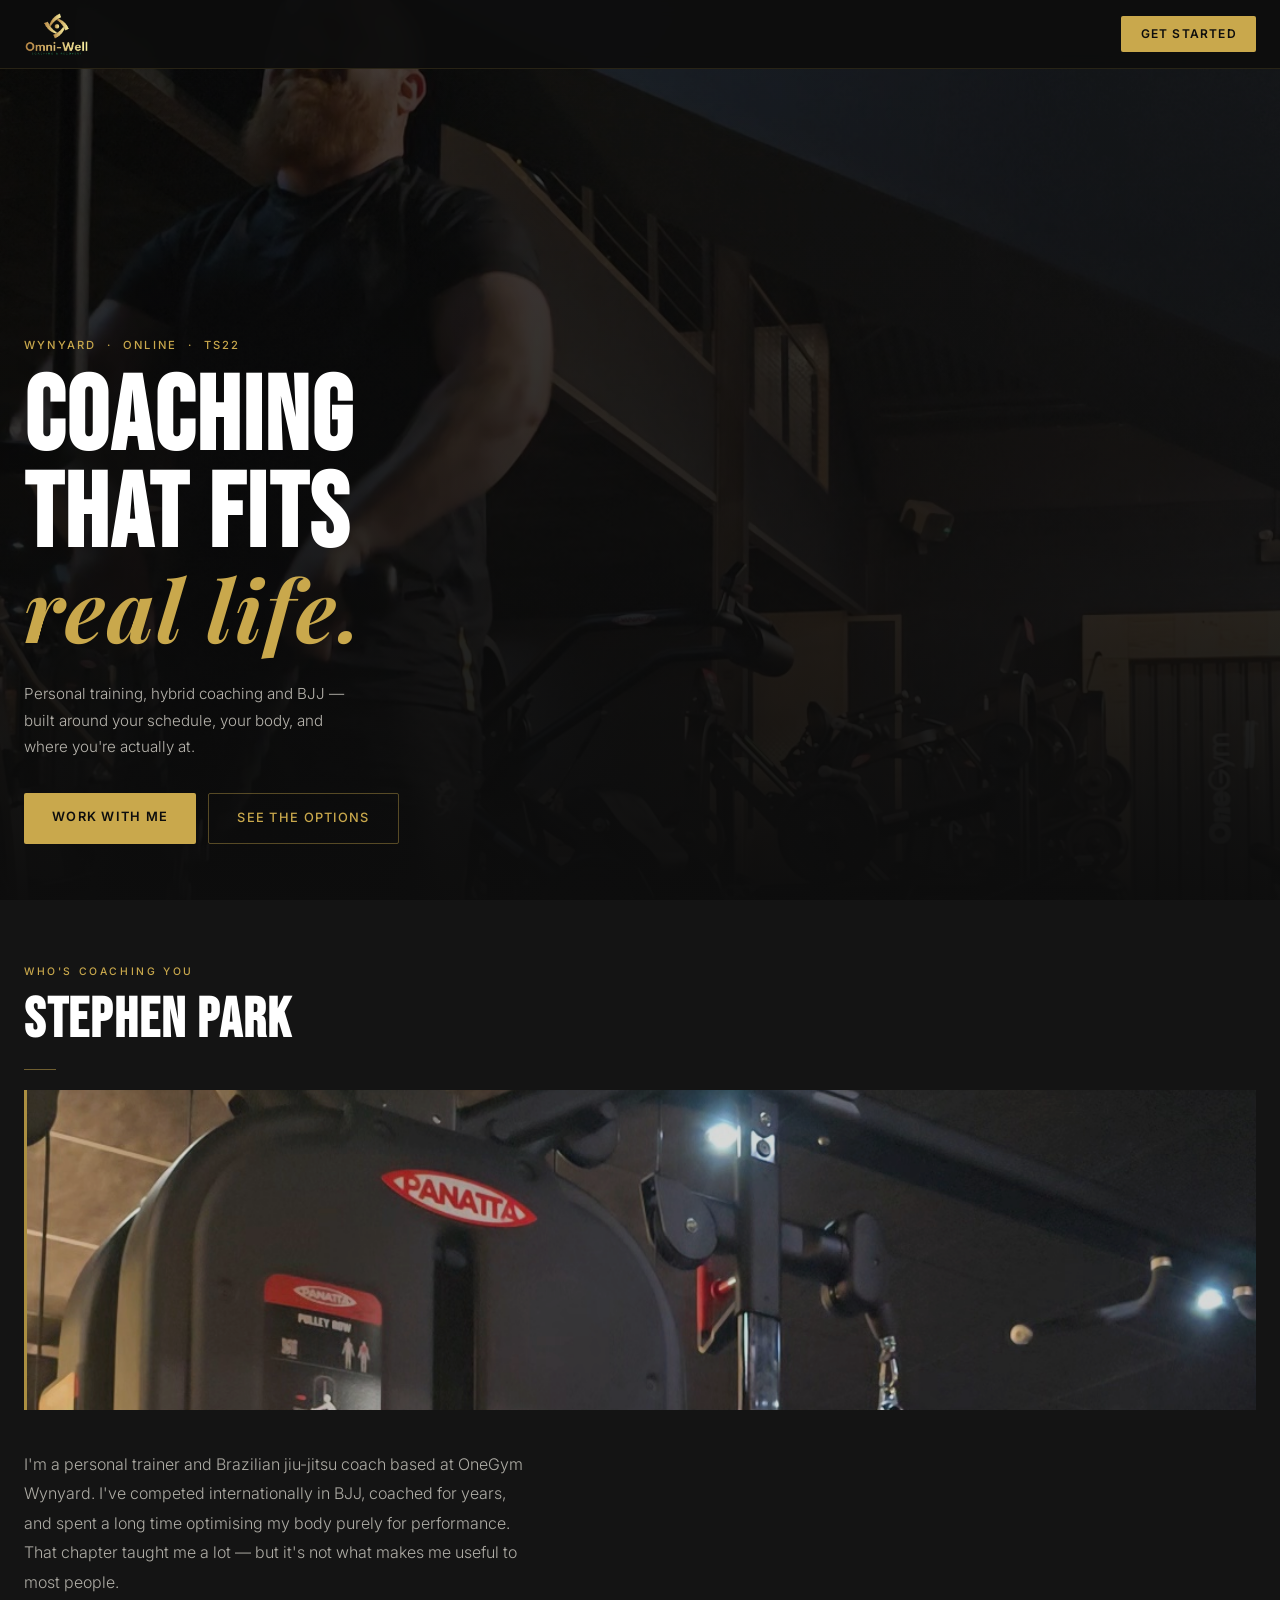
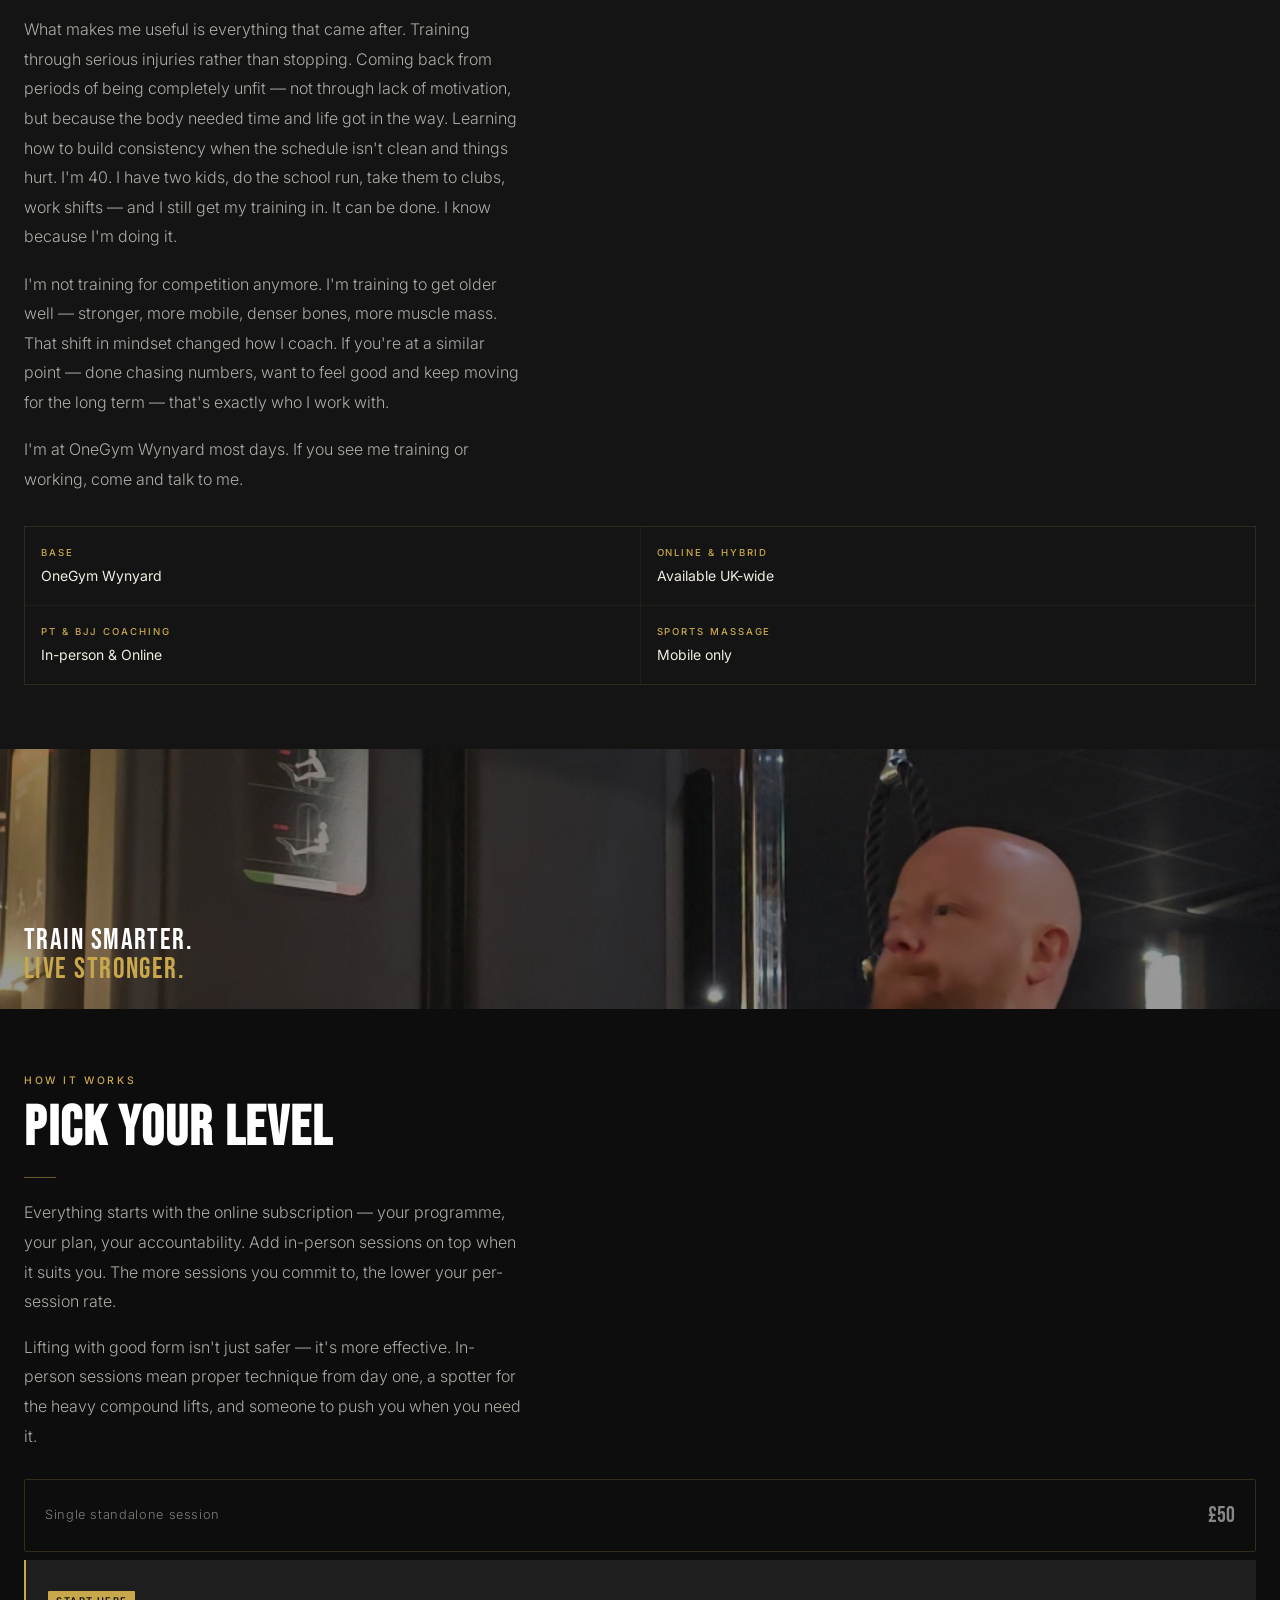
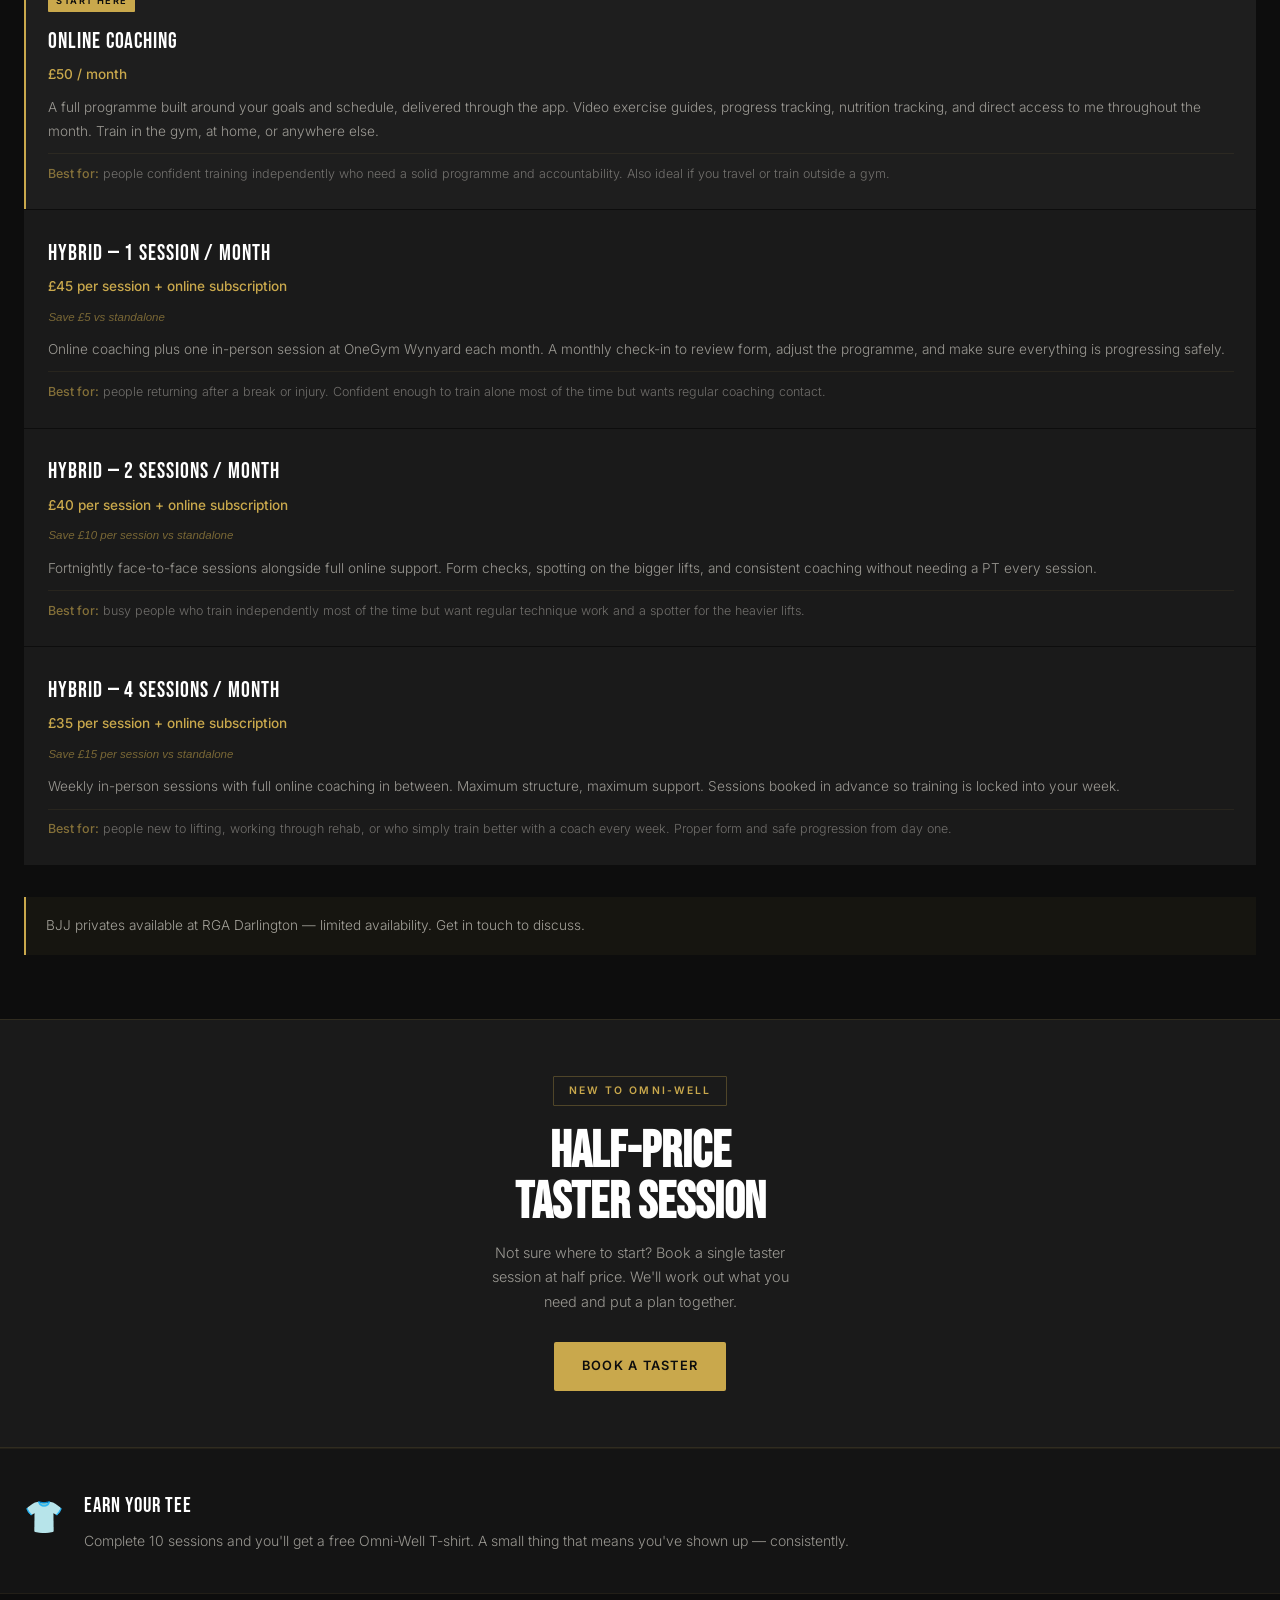
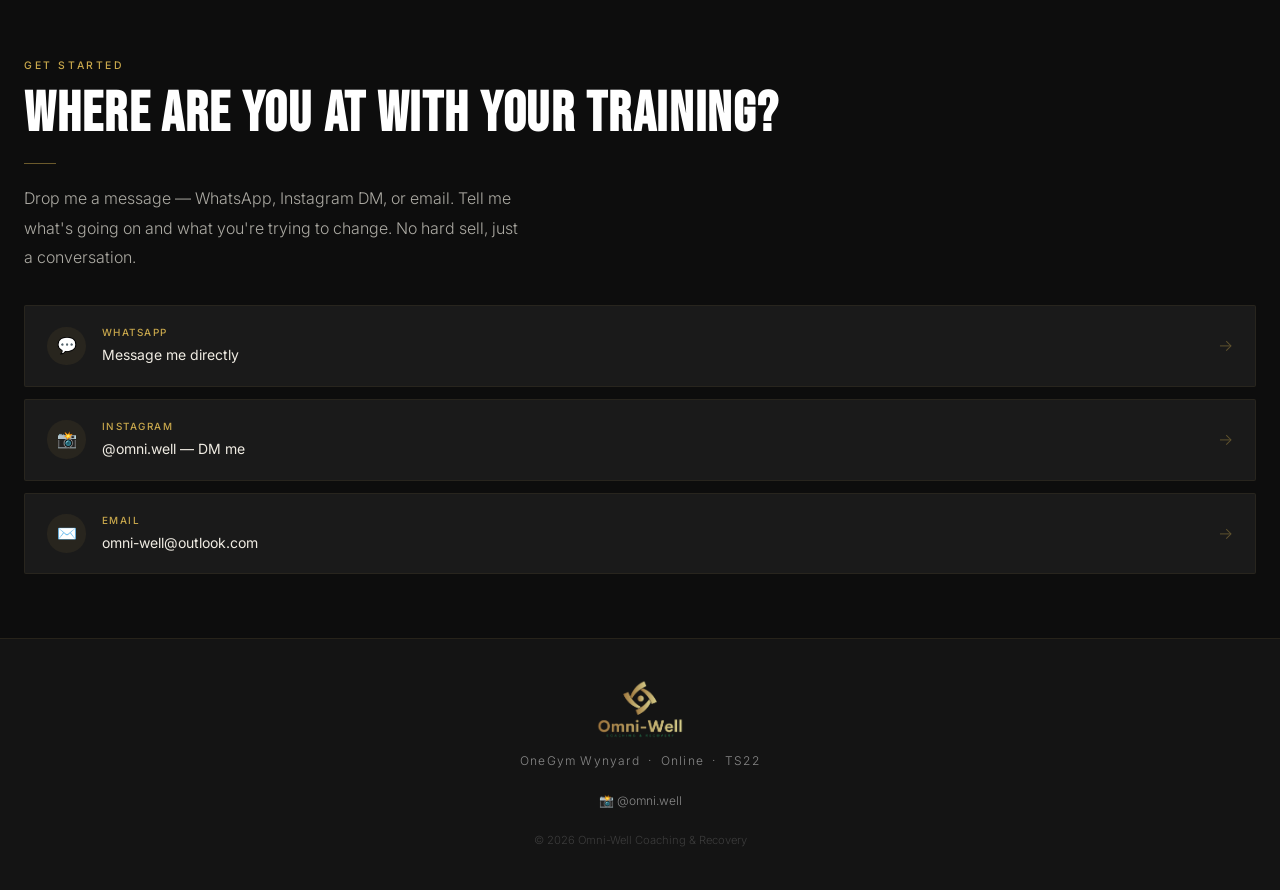
==== commit acbadae4: "Update index.html" ====
--- a/index.html
+++ b/index.html
@@ -10,20 +10,17 @@
 <link href="https://fonts.googleapis.com/css2?family=Bebas+Neue&family=Inter:wght@300;400;500;600&family=Playfair+Display:ital@1&display=swap" rel="stylesheet">
 <style>
   *, *::before, *::after { box-sizing: border-box; margin: 0; padding: 0; }
-
   :root {
-    --black:   #0d0d0d;
-    --dark:    #141414;
-    --panel:   #1a1a1a;
-    --gold:    #c9a84c;
+    --black: #0d0d0d;
+    --dark:  #141414;
+    --panel: #1a1a1a;
+    --gold:  #c9a84c;
     --gold-lt: #e2c97e;
-    --muted:   #888;
-    --light:   #f0ece3;
-    --white:   #ffffff;
-  }
-
+    --muted: #888;
+    --light: #f0ece3;
+    --white: #ffffff;
+  }
   html { scroll-behavior: smooth; }
-
   body {
     background: var(--black);
     color: var(--light);
@@ -47,13 +44,7 @@
     backdrop-filter: blur(8px);
     border-bottom: 1px solid rgba(201,168,76,0.15);
   }
-
-  .nav-logo img {
-    height: 44px;
-    width: auto;
-    display: block;
-  }
-
+  .nav-logo img { height: 44px; width: auto; display: block; }
   .nav-cta {
     font-size: 0.75rem;
     font-weight: 600;
@@ -78,38 +69,24 @@
     position: relative;
     overflow: hidden;
   }
-
   .hero-photo {
     position: absolute;
     inset: 0;
-    background-image: url('[data-uri]');
+    background-image: url('[data-uri]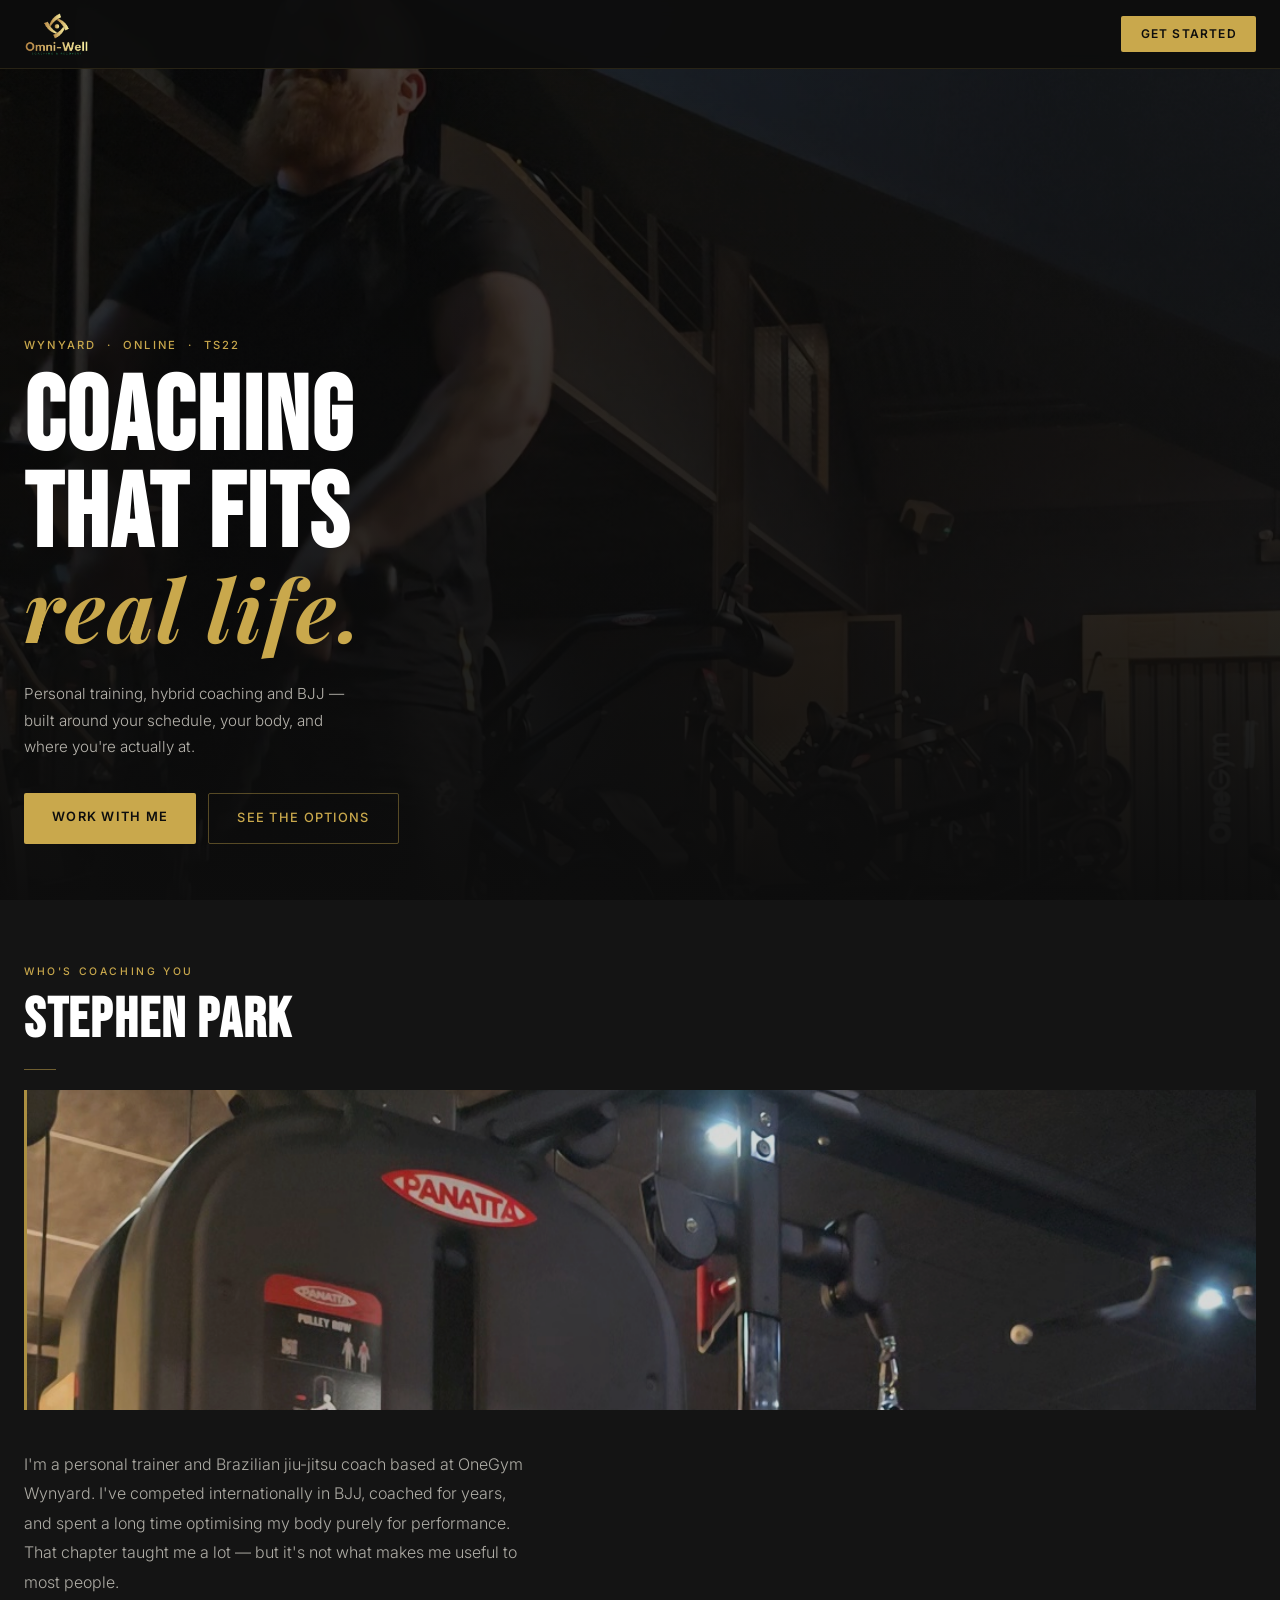
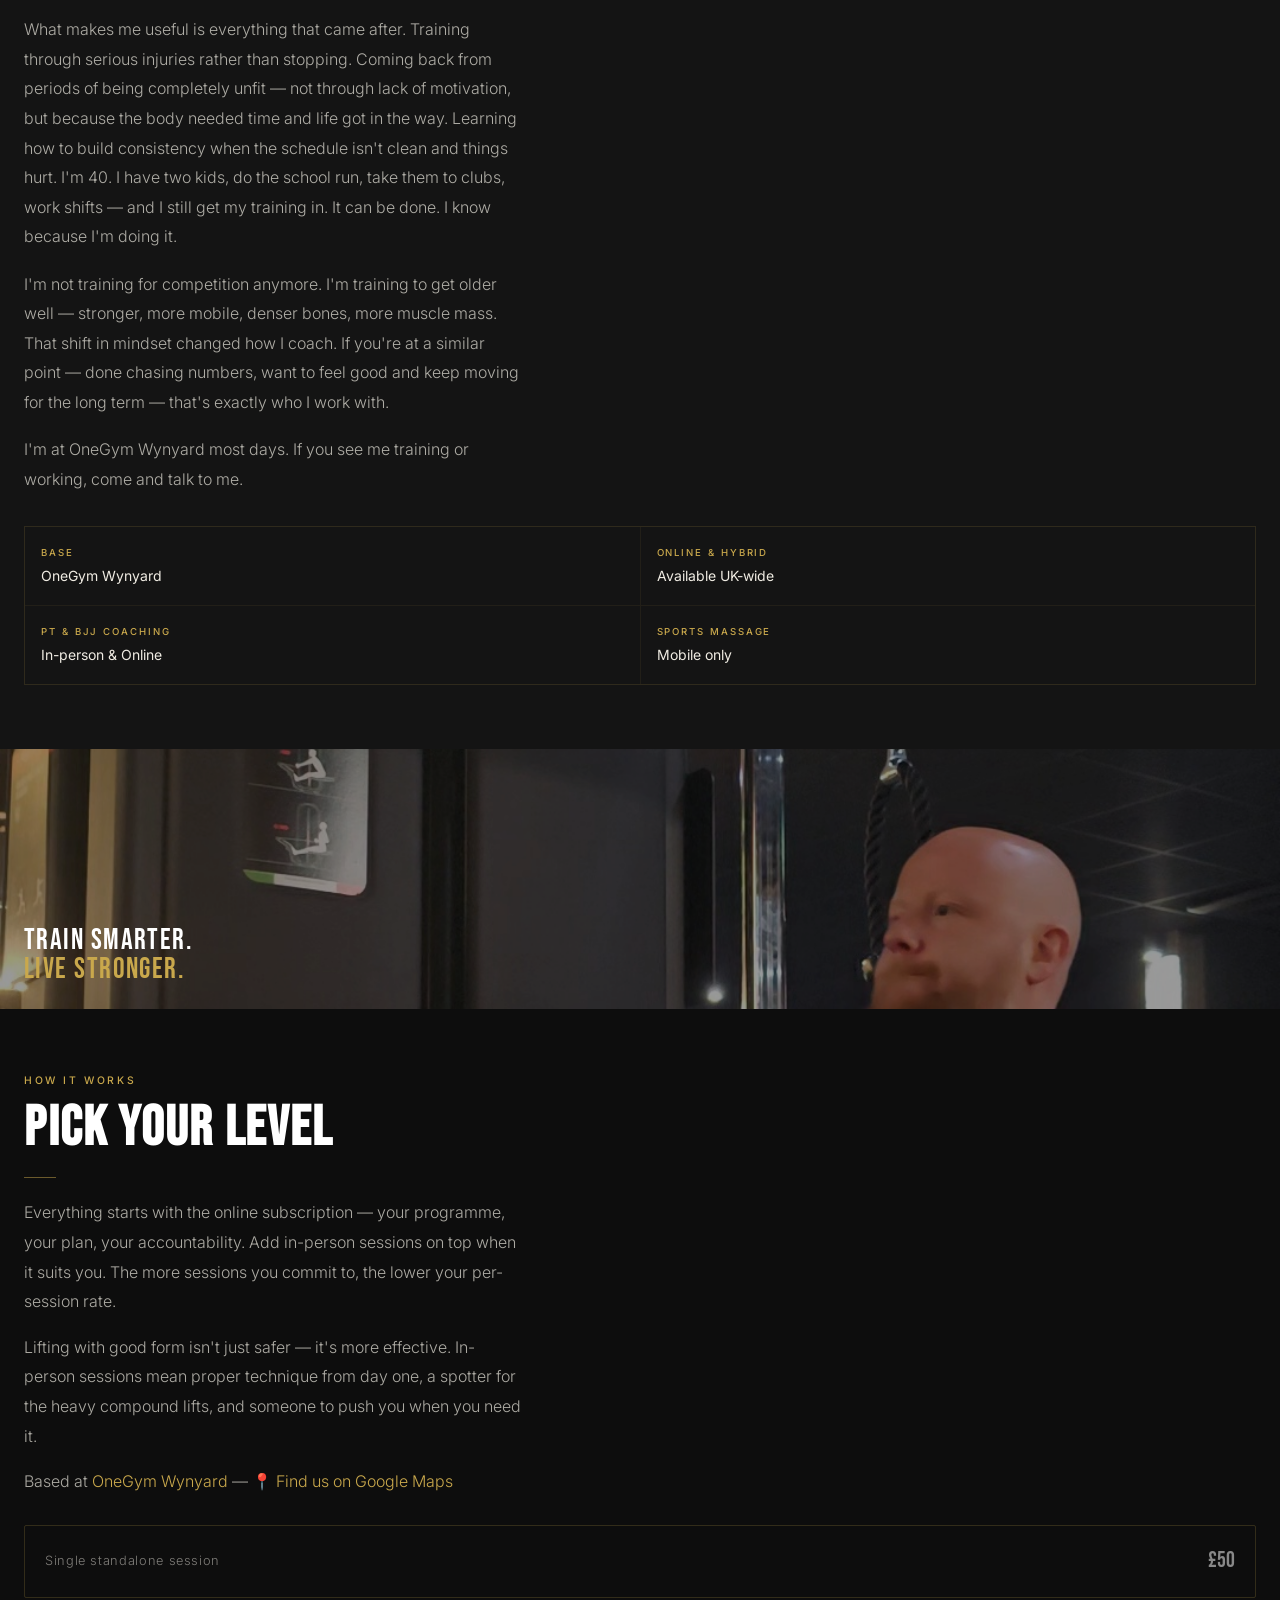
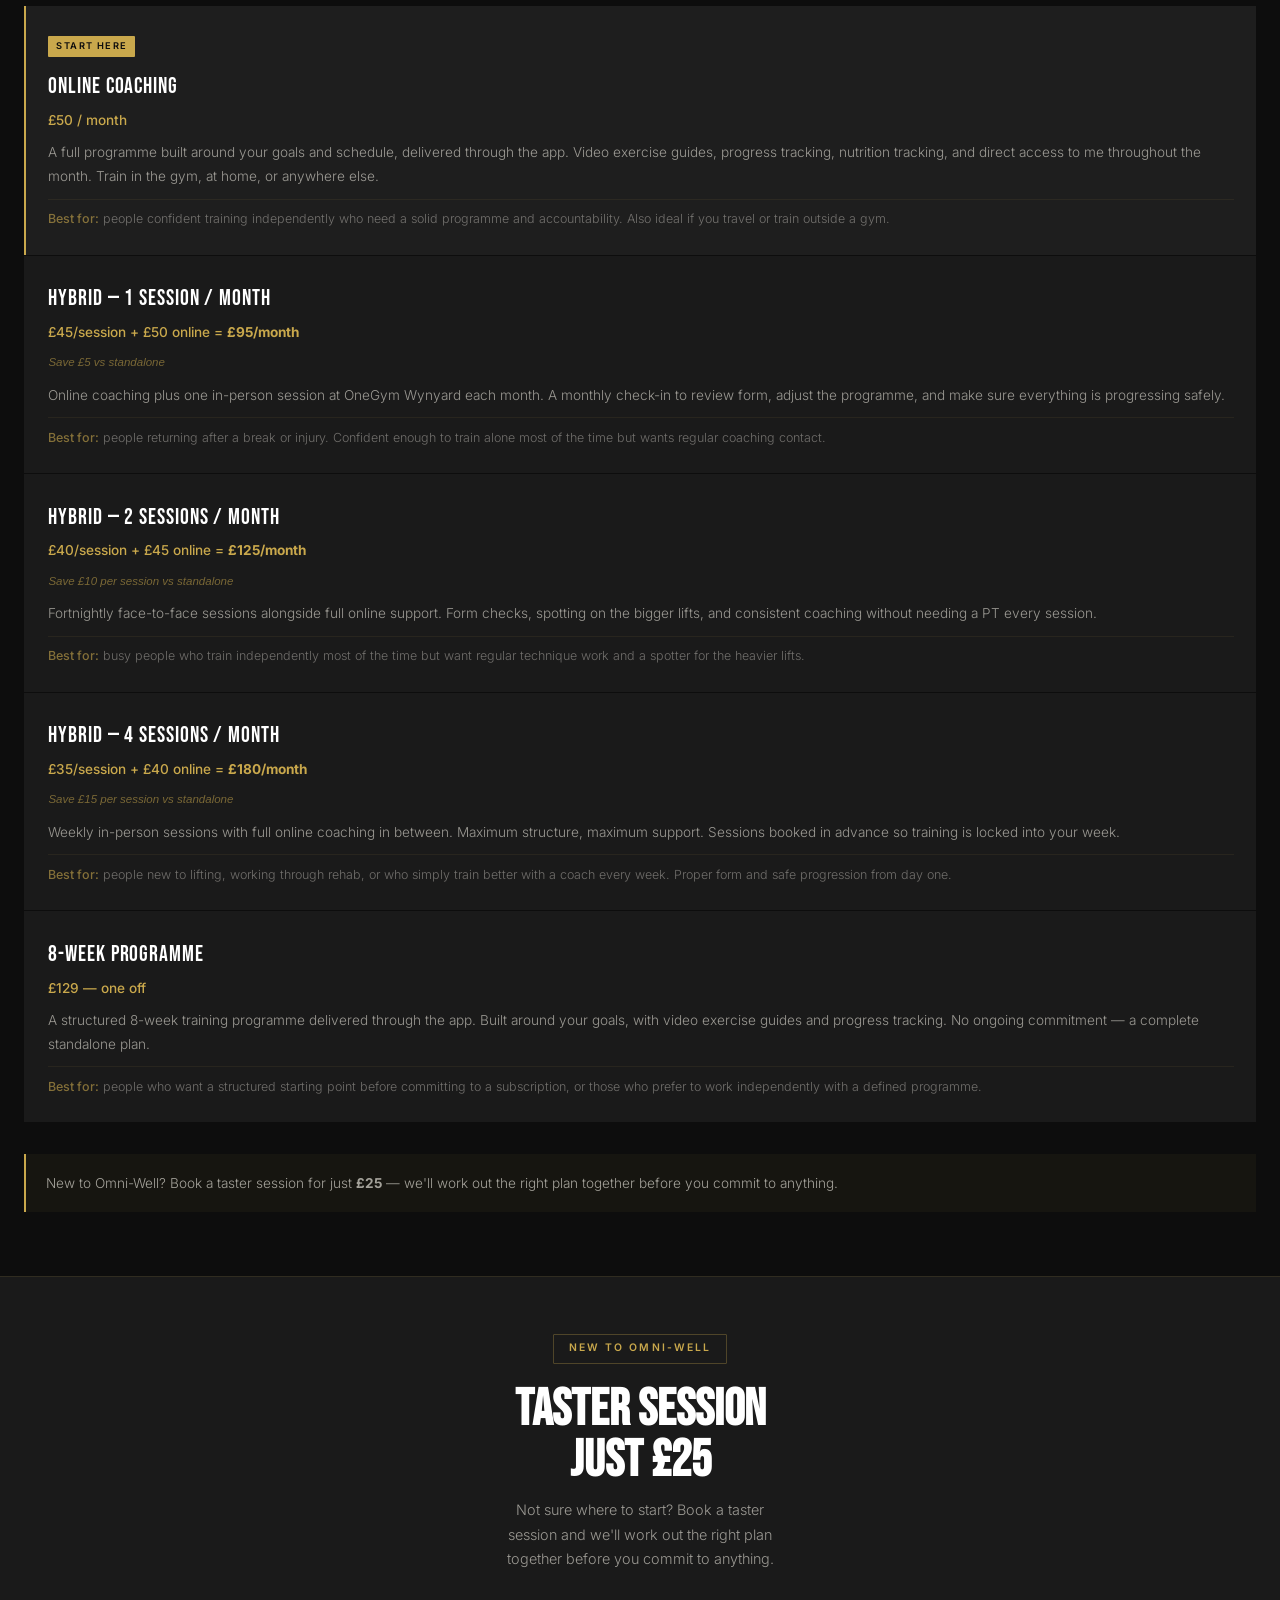
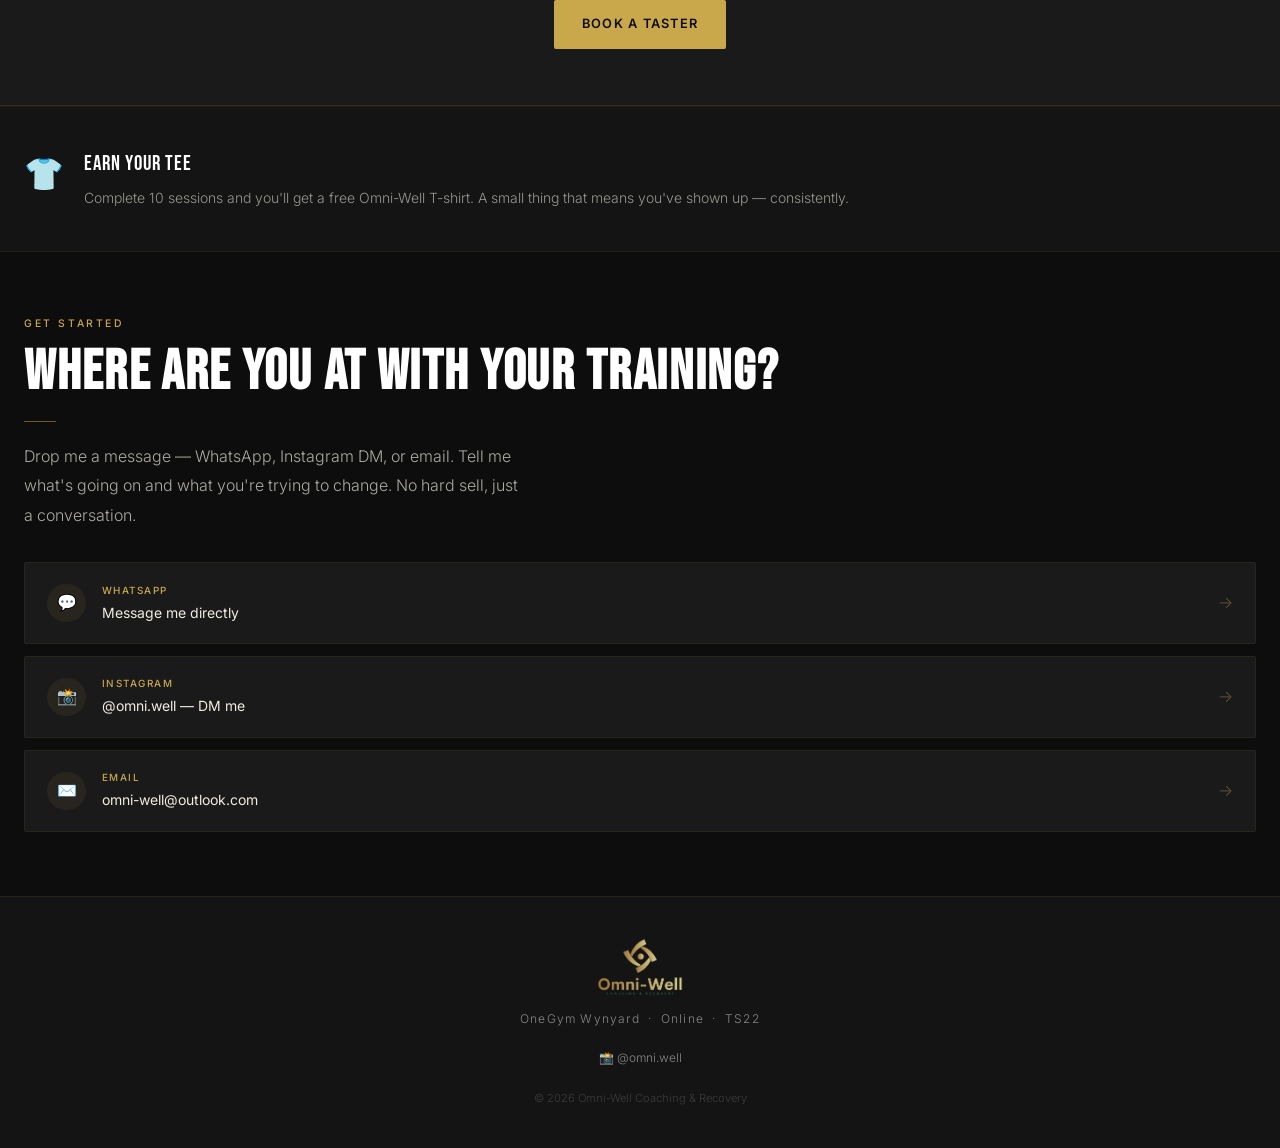
==== commit 1e97fd69: "Add files via upload" ====
--- a/index.html
+++ b/index.html
@@ -507,6 +507,9 @@
   <p class="section-body" style="margin-top:1rem;">
     Lifting with good form isn't just safer — it's more effective. In-person sessions mean proper technique from day one, a spotter for the heavy compound lifts, and someone to push you when you need it.
   </p>
+  <p class="section-body" style="margin-top:1rem;">
+    Based at <a href="https://www.onegymfitness.com/locations/wynyard" target="_blank" style="color:var(--gold);text-decoration:none;">OneGym Wynyard</a> — <a href="https://maps.google.com/?q=OneGym+Wynyard" target="_blank" style="color:var(--gold);text-decoration:none;">📍 Find us on Google Maps</a>
+  </p>
 
   <div class="standalone-callout">
     <span class="standalone-label">Single standalone session</span>
@@ -523,37 +526,43 @@
     </div>
     <div class="offer-card">
       <div class="offer-card-title">Hybrid — 1 session / month</div>
-      <div class="offer-card-price">£45 per session + online subscription</div>
+      <div class="offer-card-price">£45/session + £50 online = <strong style="color:var(--gold)">£95/month</strong></div>
       <div class="offer-card-saving">Save £5 vs standalone</div>
       <div class="offer-card-desc">Online coaching plus one in-person session at OneGym Wynyard each month. A monthly check-in to review form, adjust the programme, and make sure everything is progressing safely.</div>
       <div class="offer-card-suits"><strong>Best for:</strong> people returning after a break or injury. Confident enough to train alone most of the time but wants regular coaching contact.</div>
     </div>
     <div class="offer-card">
       <div class="offer-card-title">Hybrid — 2 sessions / month</div>
-      <div class="offer-card-price">£40 per session + online subscription</div>
+      <div class="offer-card-price">£40/session + £45 online = <strong style="color:var(--gold)">£125/month</strong></div>
       <div class="offer-card-saving">Save £10 per session vs standalone</div>
       <div class="offer-card-desc">Fortnightly face-to-face sessions alongside full online support. Form checks, spotting on the bigger lifts, and consistent coaching without needing a PT every session.</div>
       <div class="offer-card-suits"><strong>Best for:</strong> busy people who train independently most of the time but want regular technique work and a spotter for the heavier lifts.</div>
     </div>
     <div class="offer-card">
       <div class="offer-card-title">Hybrid — 4 sessions / month</div>
-      <div class="offer-card-price">£35 per session + online subscription</div>
+      <div class="offer-card-price">£35/session + £40 online = <strong style="color:var(--gold)">£180/month</strong></div>
       <div class="offer-card-saving">Save £15 per session vs standalone</div>
       <div class="offer-card-desc">Weekly in-person sessions with full online coaching in between. Maximum structure, maximum support. Sessions booked in advance so training is locked into your week.</div>
       <div class="offer-card-suits"><strong>Best for:</strong> people new to lifting, working through rehab, or who simply train better with a coach every week. Proper form and safe progression from day one.</div>
     </div>
+    <div class="offer-card">
+      <div class="offer-card-title">8-Week Programme</div>
+      <div class="offer-card-price">£129 — one off</div>
+      <div class="offer-card-desc">A structured 8-week training programme delivered through the app. Built around your goals, with video exercise guides and progress tracking. No ongoing commitment — a complete standalone plan.</div>
+      <div class="offer-card-suits"><strong>Best for:</strong> people who want a structured starting point before committing to a subscription, or those who prefer to work independently with a defined programme.</div>
+    </div>
   </div>
 
   <div class="form-note-box">
-    BJJ privates available at RGA Darlington — limited availability. Get in touch to discuss.
+    New to Omni-Well? Book a taster session for just <strong>£25</strong> — we'll work out the right plan together before you commit to anything.
   </div>
 </section>
 
 <!-- TASTER -->
 <div class="taster" id="taster">
   <div class="taster-badge">New to Omni-Well</div>
-  <h2>Half-Price<br>Taster Session</h2>
-  <p>Not sure where to start? Book a single taster session at half price. We'll work out what you need and put a plan together.</p>
+  <h2>Taster Session<br>Just £25</h2>
+  <p>Not sure where to start? Book a taster session and we'll work out the right plan together before you commit to anything.</p>
   <a href="#contact" class="btn-primary">Book a taster</a>
 </div>
 
@@ -611,4 +620,4 @@
 </footer>
 
 </body>
-</html>
+</html>
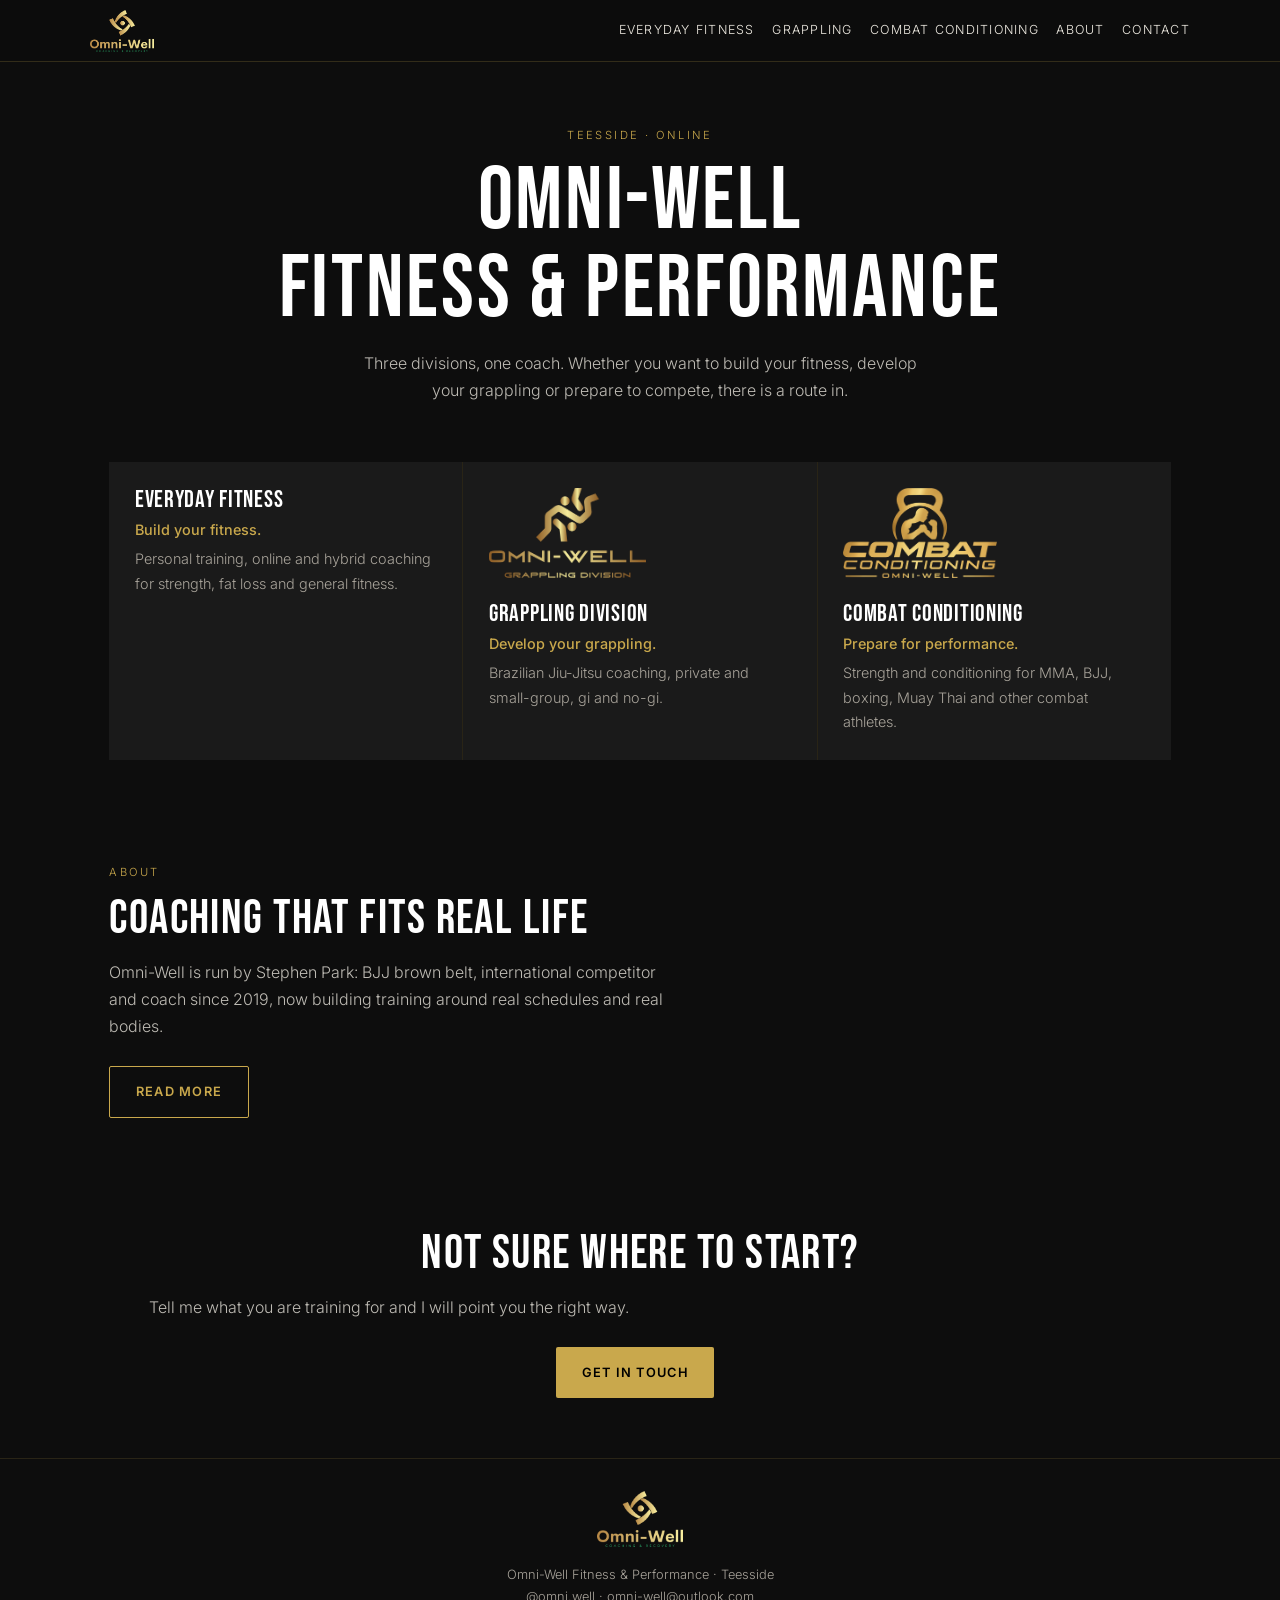
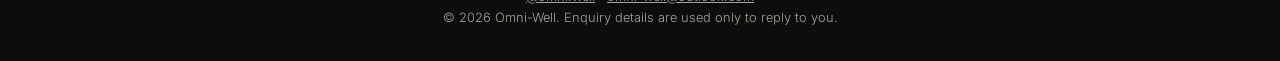
==== commit 70e51376: "Add files via upload Update Omni-Well website" ====
--- a/index.html
+++ b/index.html
@@ -1,623 +1,8 @@
-<!DOCTYPE html>
-<html lang="en">
-<head>
-<meta charset="UTF-8">
-<meta name="viewport" content="width=device-width, initial-scale=1.0">
-<title>Omni-Well | Coaching & Recovery · Wynyard</title>
-<meta name="description" content="Personal training, hybrid coaching and BJJ in Wynyard. Coaching that fits around real life.">
-<link rel="preconnect" href="https://fonts.googleapis.com">
-<link rel="preconnect" href="https://fonts.gstatic.com" crossorigin>
-<link href="https://fonts.googleapis.com/css2?family=Bebas+Neue&family=Inter:wght@300;400;500;600&family=Playfair+Display:ital@1&display=swap" rel="stylesheet">
-<style>
-  *, *::before, *::after { box-sizing: border-box; margin: 0; padding: 0; }
-  :root {
-    --black: #0d0d0d;
-    --dark:  #141414;
-    --panel: #1a1a1a;
-    --gold:  #c9a84c;
-    --gold-lt: #e2c97e;
-    --muted: #888;
-    --light: #f0ece3;
-    --white: #ffffff;
-  }
-  html { scroll-behavior: smooth; }
-  body {
-    background: var(--black);
-    color: var(--light);
-    font-family: 'Inter', sans-serif;
-    font-weight: 300;
-    font-size: 16px;
-    line-height: 1.6;
-    -webkit-font-smoothing: antialiased;
-  }
-
-  /* NAV */
-  nav {
-    position: fixed;
-    top: 0; left: 0; right: 0;
-    z-index: 100;
-    display: flex;
-    align-items: center;
-    justify-content: space-between;
-    padding: 0.75rem 1.5rem;
-    background: rgba(13,13,13,0.95);
-    backdrop-filter: blur(8px);
-    border-bottom: 1px solid rgba(201,168,76,0.15);
-  }
-  .nav-logo img { height: 44px; width: auto; display: block; }
-  .nav-cta {
-    font-size: 0.75rem;
-    font-weight: 600;
-    letter-spacing: 0.1em;
-    text-transform: uppercase;
-    color: var(--black);
-    background: var(--gold);
-    padding: 0.55rem 1.2rem;
-    border-radius: 2px;
-    text-decoration: none;
-    transition: background 0.2s;
-  }
-  .nav-cta:hover { background: var(--gold-lt); }
-
-  /* HERO */
-  .hero {
-    min-height: 100svh;
-    display: flex;
-    flex-direction: column;
-    justify-content: flex-end;
-    padding: 2rem 1.5rem 3.5rem;
-    position: relative;
-    overflow: hidden;
-  }
-  .hero-photo {
-    position: absolute;
-    inset: 0;
-    background-image: url('[data-uri]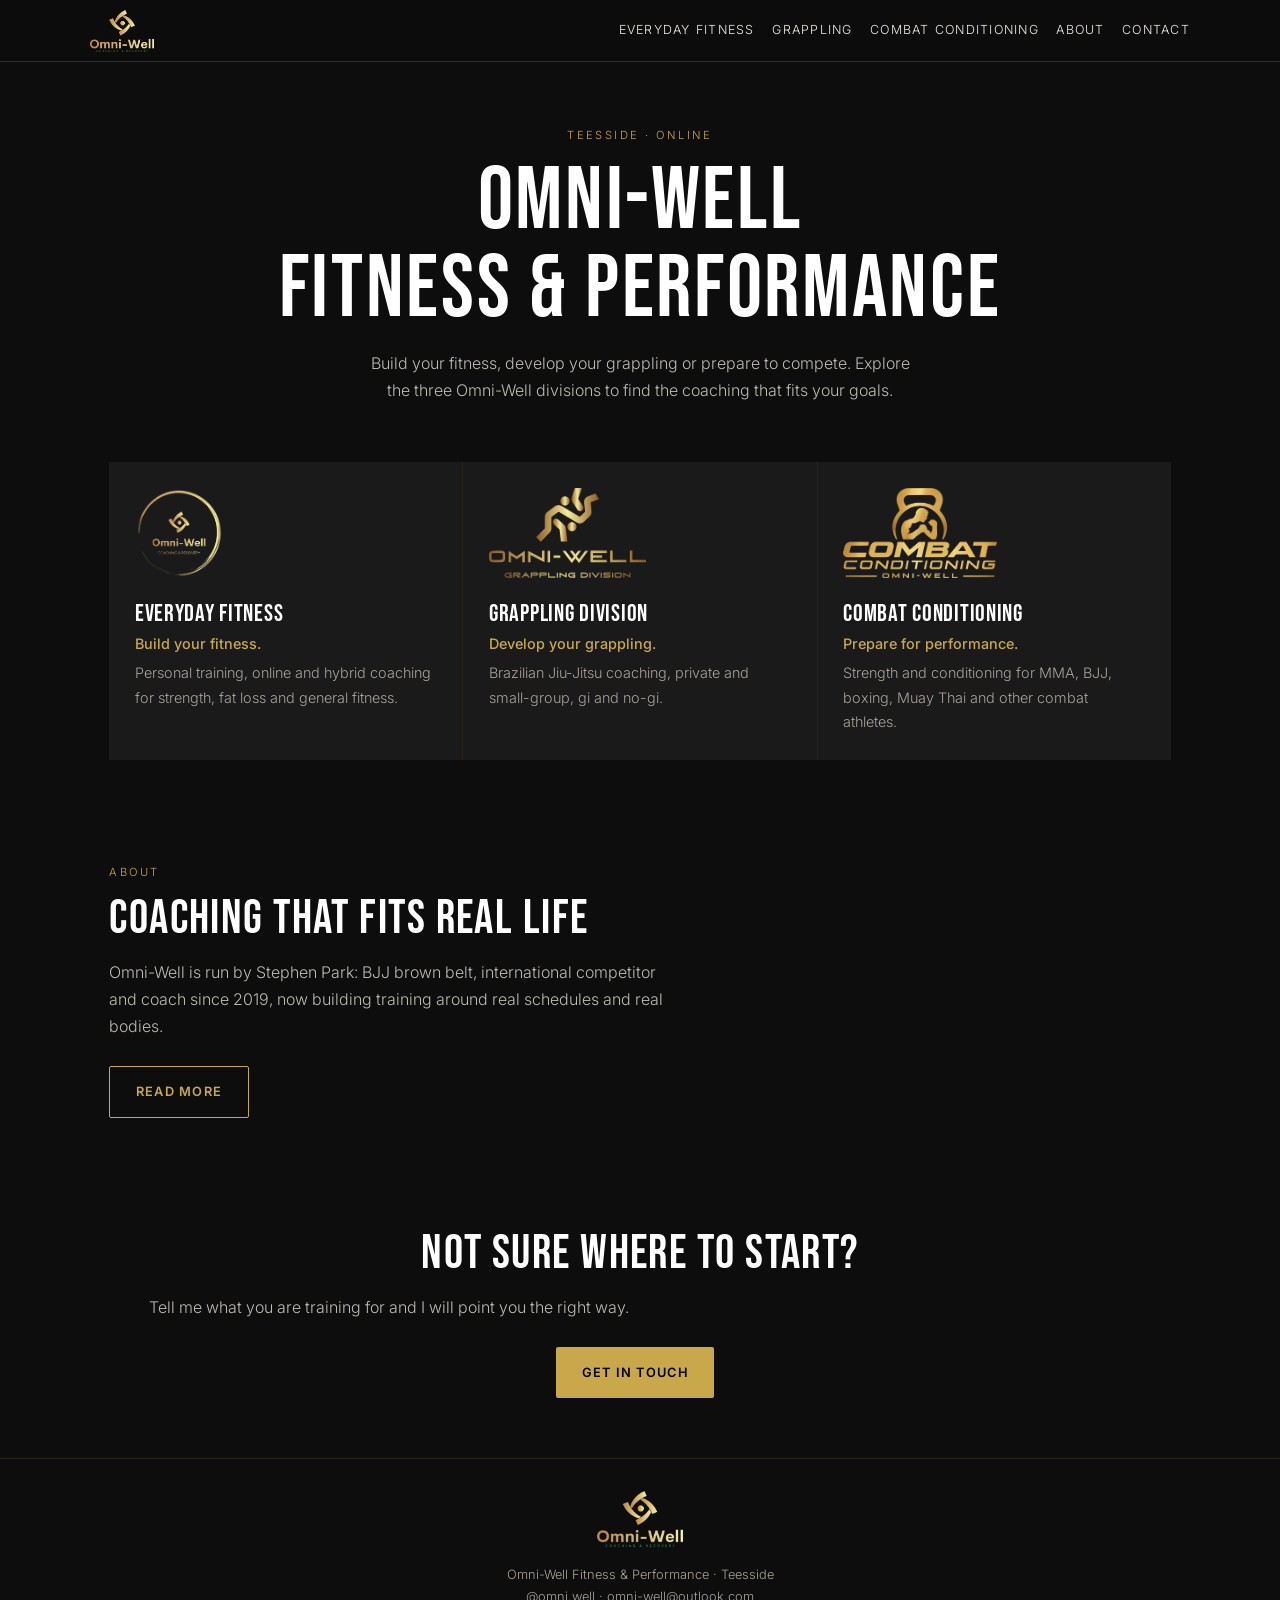
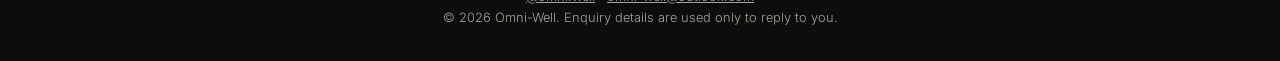
==== commit dd439b9a: "Add files via upload" ====
--- a/index.html
+++ b/index.html
@@ -1,7 +1,7 @@
 <!DOCTYPE html><html lang="en-GB"><head><meta charset="utf-8"><meta name="viewport" content="width=device-width,initial-scale=1"><title>Omni-Well | Fitness & Performance | Teesside</title><meta name="description" content="Omni-Well: everyday fitness coaching, grappling coaching and combat conditioning across Teesside and online."><link rel="canonical" href="https://omni-well.co.uk/"><meta property="og:title" content="Omni-Well | Fitness & Performance | Teesside"><meta property="og:description" content="Omni-Well: everyday fitness coaching, grappling coaching and combat conditioning across Teesside and online."><meta property="og:image" content="https://omni-well.co.uk/assets/logo-omni-well.png"><link href="https://fonts.googleapis.com/css2?family=Bebas+Neue&family=Inter:wght@300;400;600&display=swap" rel="stylesheet"><link rel="stylesheet" href="styles.css"></head><body><a class="skip" href="#main">Skip to content</a><header><div class="bar"><a href="index.html"><img src="assets/logo-omni-well.png" alt="Omni-Well home"></a><nav aria-label="Main"><a href="everyday-fitness/index.html">Everyday Fitness</a><a href="grappling-division/index.html">Grappling</a><a href="combat-conditioning/index.html">Combat Conditioning</a><a href="about/index.html">About</a><a href="contact/index.html">Contact</a></nav></div></header><main id="main">
-<section class="hero"><p class="eye">Teesside · Online</p><h1>Omni-Well<br>Fitness &amp; Performance</h1><p class="lead">Three divisions, one coach. Whether you want to build your fitness, develop your grappling or prepare to compete, there is a route in.</p></section>
+<section class="hero"><p class="eye">Teesside · Online</p><h1>Omni-Well<br>Fitness &amp; Performance</h1><p class="lead">Build your fitness, develop your grappling or prepare to compete. Explore the three Omni-Well divisions to find the coaching that fits your goals.</p></section>
 <section style="padding-top:0"><div class="grid">
-<a class="card" href="everyday-fitness/index.html"><h3>Everyday Fitness</h3><p class="pr">Build your fitness.</p><p>Personal training, online and hybrid coaching for strength, fat loss and general fitness.</p></a>
+<a class="card" href="everyday-fitness/index.html"><img class="lg" src="assets/logo-everyday-fitness.png" alt=""><h3>Everyday Fitness</h3><p class="pr">Build your fitness.</p><p>Personal training, online and hybrid coaching for strength, fat loss and general fitness.</p></a>
 <a class="card" href="grappling-division/index.html"><img class="lg" src="assets/logo-grappling.png" alt="Omni-Well Grappling Division logo"><h3>Grappling Division</h3><p class="pr">Develop your grappling.</p><p>Brazilian Jiu-Jitsu coaching, private and small-group, gi and no-gi.</p></a>
 <a class="card" href="combat-conditioning/index.html"><img class="lg" src="assets/logo-combat-conditioning.png" alt="Omni-Well Combat Conditioning logo"><h3>Combat Conditioning</h3><p class="pr">Prepare for performance.</p><p>Strength and conditioning for MMA, BJJ, boxing, Muay Thai and other combat athletes.</p></a></div></section>
 <section><p class="eye">About</p><h2>Coaching that fits real life</h2><p class="lead">Omni-Well is run by Stephen Park: BJJ brown belt, international competitor and coach since 2019, now building training around real schedules and real bodies.</p><a class="btn o" href="about/index.html">Read more</a></section>
--- a/styles.css
+++ b/styles.css
@@ -17,4 +17,22 @@
 .split{display:grid;gap:2rem;grid-template-columns:repeat(auto-fit,minmax(280px,1fr));align-items:center}.split img{width:100%;border-left:3px solid var(--g);display:block}
 .note{border-left:2px solid var(--g);background:rgba(201,168,76,.06);padding:1rem 1.2rem;color:var(--m);font-size:.9rem;margin-top:1.4rem}
 blockquote{background:var(--p);border-left:2px solid var(--g);padding:1.2rem;font-style:italic;color:rgba(240,236,227,.8);font-size:.92rem}blockquote cite{display:block;margin-top:.6rem;font-style:normal;font-size:.72rem;letter-spacing:.1em;text-transform:uppercase;color:var(--g)}
-footer{border-top:1px solid rgba(201,168,76,.15);padding:2rem 1.2rem;text-align:center;color:var(--m);font-size:.8rem}footer img{height:56px;margin-bottom:.6rem}footer a{color:var(--m)}+footer{border-top:1px solid rgba(201,168,76,.15);padding:2rem 1.2rem;text-align:center;color:var(--m);font-size:.8rem}footer img{height:56px;margin-bottom:.6rem}footer a{color:var(--m)}
+/* Keep navigation, grids and media within the phone viewport. */
+@media (max-width: 600px) {
+  header { position: static; padding: .65rem 1rem; }
+  .bar { gap: .4rem; }
+  .bar img { height: 36px; }
+  nav { width: 100%; gap: 0 .85rem; }
+  nav a { display: flex; align-items: center; min-height: 44px; font-size: .72rem; letter-spacing: .06em; }
+  main { padding-inline: 1rem; }
+  section { padding-block: 2rem; }
+  .hero { padding: 2.25rem 0 1.5rem; }
+  h1 { font-size: clamp(2.25rem, 10vw, 3.5rem); overflow-wrap: anywhere; }
+  .grid, .split { grid-template-columns: minmax(0, 1fr); }
+  .split { gap: 1.25rem; }
+  .split img { height: auto; }
+  .card { padding: 1.15rem; }
+  .btn { min-height: 44px; max-width: 100%; padding: .7rem 1rem; }
+  .note { padding: .85rem 1rem; }
+}
